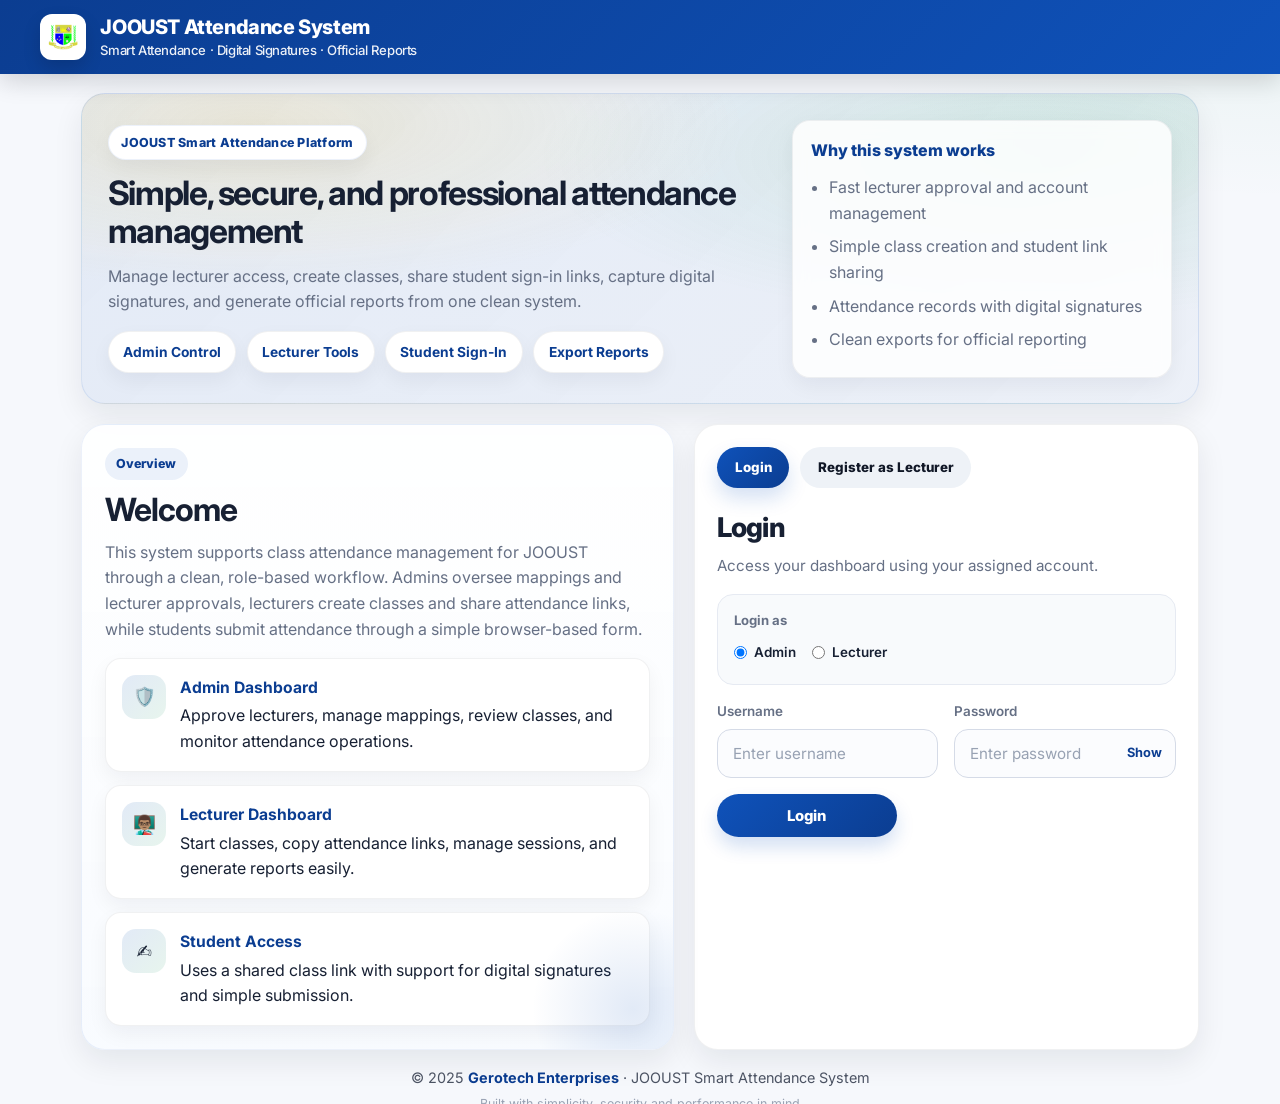
==== admin.html @ db305410 "Update admin.html" ====
<!DOCTYPE html>
<html lang="en">
<head>
  <meta charset="UTF-8" />
  <meta name="viewport" content="width=device-width, initial-scale=1.0" />
  <title>JOOUST Admin Dashboard</title>
  <link rel="stylesheet" href="./css/styles.css" />
</head>
<body>
  <section id="adminDashboard" class="admin-shell">
    <aside class="admin-sidebar">
      <div class="admin-brand">
        <img src="./assets/logo.jpg" alt="JOOUST Logo" class="admin-brand-image" />
        <div>
          <div class="admin-brand-title">JOOUST</div>
          <div class="admin-brand-subtitle">Attendance System</div>
        </div>
      </div>

      <nav class="admin-menu">
        <div class="admin-menu-group">MAIN</div>

        <button class="admin-menu-item active" data-admin-view="dashboardHome">
          <span>🏠</span><span>Dashboard</span>
        </button>

        <button class="admin-menu-item" data-admin-view="classesTab">
          <span>📚</span><span>Classes</span>
        </button>

        <button class="admin-menu-item" data-admin-view="lecturersTab">
          <span>👨🏽‍🏫</span><span>Lecturers</span>
        </button>

        <div class="admin-menu-group">MANAGE</div>

        <button class="admin-menu-item" data-admin-view="reportsTab">
          <span>📊</span><span>Reports</span>
        </button>

        <button class="admin-menu-item" data-admin-view="fraudTab">
          <span>🚨</span><span>Fraud Review</span>
        </button>

        <button class="admin-menu-item" data-admin-view="exportsTab">
          <span>⬇️</span><span>Raw Exports</span>
        </button>

        <div class="admin-menu-group">SETTINGS</div>

        <button class="admin-menu-item" id="adminProfileBtn">
          <span>🔐</span><span>Change Password</span>
        </button>

        <button class="admin-menu-item" id="adminLogoutBtn">
          <span>🚪</span><span>Logout</span>
        </button>
      </nav>
    </aside>

    <div class="admin-main">
      <header class="admin-topbar">
        <div class="admin-topbar-left">
          <button class="admin-menu-toggle" id="adminMenuToggle">☰</button>
          <div class="admin-search-wrap">
            <input type="text" id="adminSearchBox" class="admin-search" placeholder="Search by course title, code, programme, lecturer..." />
          </div>
        </div>

        <div class="admin-topbar-right">
          <div class="admin-user-box">
            <img src="./assets/logo.jpg" alt="JOOUST" class="admin-top-logo-small" />
            <span id="adminTopName">Admin</span>
          </div>
        </div>
      </header>

      <div class="admin-content">
        <!-- DASHBOARD -->
        <section id="dashboardHome" class="admin-view">
          <div class="admin-panel">
            <h2>JOOUST Admin Dashboard</h2>
            <p class="page-intro">Monitor lecturers, classes, attendance, and possible fraud indicators in real time.</p>

            <div class="admin-stat-grid">
              <div class="admin-stat-card green">
                <div class="admin-stat-number" id="kpiClasses">0</div>
                <div class="admin-stat-label">Classes</div>
                <div class="admin-stat-footer">Live overview</div>
              </div>

              <div class="admin-stat-card red">
                <div class="admin-stat-number" id="kpiAttendance">0</div>
                <div class="admin-stat-label">Attendance Records</div>
                <div class="admin-stat-footer">Live overview</div>
              </div>
            </div>
          </div>

          <div class="admin-grid-2">
            <div class="admin-panel">
              <h3>Recent Classes</h3>
              <div id="recentClassesBox" class="admin-table-wrap"></div>
            </div>

            <div class="admin-panel">
              <h3>Latest Attendance</h3>
              <div id="latestAttendanceBox" class="admin-table-wrap"></div>
            </div>
          </div>
        </section>

        <!-- LECTURERS -->
        <section id="lecturersTab" class="admin-view hidden admin-panel">
          <h3>Lecturer Accounts</h3>
          <p class="page-intro">Approve new registrations and manage lecturer accounts.</p>
          <div id="lecturersTableWrapper" class="muted" style="margin-top:1rem;"></div>
        </section>

        <!-- CLASSES -->
        <section id="classesTab" class="admin-view hidden admin-panel">
          <div style="display:flex;justify-content:space-between;gap:1rem;flex-wrap:wrap;align-items:flex-end;">
            <div>
              <h3 style="margin:.1rem 0;">All Classes</h3>
              <div class="small">Monitor all sessions, geofence settings, and attendance counts.</div>
            </div>
            <div style="min-width:280px;">
              <label for="adminClassFilter">Quick Filter</label>
              <input id="adminClassFilter" type="text" placeholder="Type course, code, lecturer, programme..." />
            </div>
          </div>

          <div id="adminClassesTableWrapper" class="muted" style="margin-top:1rem;"></div>
        </section>

        <!-- REPORTS -->
        <section id="reportsTab" class="admin-view hidden admin-panel">
          <h3>Reports</h3>
          <p class="page-intro">Filter by academic and class details and export polished reports.</p>

          <div class="row">
            <div>
              <label for="repFacultySchool">Faculty / School</label>
              <input id="repFacultySchool" type="text" placeholder="e.g. School of Informatics" />
            </div>
            <div>
              <label for="repProgramme">Programme</label>
              <input id="repProgramme" type="text" placeholder="e.g. Diploma in Linux Engineering" />
            </div>
            <div>
              <label for="repAcademicYear">Academic Year</label>
              <input id="repAcademicYear" type="text" placeholder="e.g. 2025/2026" />
            </div>
          </div>

          <div class="row">
            <div>
              <label for="repYearOfStudy">Year of Study</label>
              <input id="repYearOfStudy" type="text" placeholder="e.g. Year 1" />
            </div>
            <div>
              <label for="repSemester">Semester</label>
              <input id="repSemester" type="text" placeholder="e.g. Semester 1" />
            </div>
            <div>
              <label for="repCourseTitle">Course Title</label>
              <input id="repCourseTitle" type="text" placeholder="e.g. Communication Skills" />
            </div>
          </div>

          <div class="row">
            <div>
              <label for="repCourseCode">Course Code</label>
              <input id="repCourseCode" type="text" placeholder="e.g. BIT 1203" />
            </div>
            <div>
              <label for="repLecturerName">Lecturer Name</label>
              <input id="repLecturerName" type="text" placeholder="e.g. Dr. Jane Doe" />
            </div>
            <div>
              <label for="repClassMode">Class Mode</label>
              <select id="repClassMode">
                <option value="">All</option>
                <option value="physical">Physical</option>
                <option value="online">Online</option>
              </select>
            </div>
          </div>

          <div class="row">
            <div>
              <label for="repStatus">Status</label>
              <select id="repStatus">
                <option value="">All</option>
                <option value="open">Open</option>
                <option value="closed">Closed</option>
              </select>
            </div>
          </div>

          <div class="btn-group">
            <button class="btn btn-primary" id="generateReportBtn">
              <span id="generateReportText">Generate Report</span>
            </button>
          </div>

          <div id="reportArea" class="hidden" style="margin-top:1rem;">
            <div class="btn-group">
              <button class="btn btn-primary" id="exportPdfBtn">Download PDF</button>
              <button class="btn btn-secondary" id="exportWordBtn">Download Word</button>
              <button class="btn btn-secondary" id="exportExcelBtn">Download Excel</button>
            </div>

            <div id="reportMeta" class="muted" style="margin-top:.6rem;"></div>
            <table id="reportTable"></table>
          </div>
        </section>

        <!-- FRAUD REVIEW -->
        <section id="fraudTab" class="admin-view hidden admin-panel">
          <h3>Fraud Review</h3>
          <p class="page-intro">Review suspicious attendance submissions such as repeated devices and duplicate admission numbers.</p>

          <div class="btn-group">
            <button class="btn btn-primary" id="refreshFraudBtn">Refresh Fraud Review</button>
          </div>

          <div id="fraudReviewWrapper" style="margin-top:1rem;"></div>
        </section>

        <!-- RAW EXPORTS -->
        <section id="exportsTab" class="admin-view hidden admin-panel">
          <h3>Raw Attendance Export</h3>
          <p class="page-intro">Export attendance with names, admission numbers, timestamps, signatures, and device fingerprint.</p>

          <div class="row">
            <div>
              <label for="rawClassPick">Pick Class</label>
              <select id="rawClassPick"></select>
            </div>
            <div>
              <label>Export Format</label>
              <div class="btn-group" style="margin-top:.2rem;">
                <button class="btn btn-primary" id="rawExportCsvBtn">Download CSV</button>
                <button class="btn btn-secondary" id="rawExportExcelBtn">Download Excel</button>
              </div>
            </div>
          </div>

          <div id="rawExportMsg" class="alert hidden"></div>
        </section>

        <div class="footer">
          © 2025 <b>Gerotech Enterprises</b> · JOOUST Smart Attendance System
          <span class="footer-sub">Built with simplicity, security and performance in mind</span>
        </div>
      </div>
    </div>
  </section>

  <!-- CHANGE PASSWORD MODAL -->
  <div id="pwdModal" class="hidden" style="position:fixed;inset:0;z-index:9999;background:rgba(15,23,42,.62);display:flex;align-items:center;justify-content:center;padding:1rem;">
    <div class="card" style="width:min(520px,96%);box-shadow:var(--shadow-soft);">
      <h3 style="margin:.1rem 0 .6rem;">Change Password</h3>

      <div class="row">
        <div class="input-wrap">
          <label for="pwdOld">Current Password</label>
          <input id="pwdOld" type="password" />
          <span class="password-toggle" id="toggleOldPwd">Show</span>
        </div>
      </div>

      <div class="row">
        <div class="input-wrap">
          <label for="pwdNew">New Password</label>
          <input id="pwdNew" type="password" />
          <span class="password-toggle" id="toggleNewPwd">Show</span>
        </div>
        <div class="input-wrap">
          <label for="pwdNew2">Confirm New Password</label>
          <input id="pwdNew2" type="password" />
          <span class="password-toggle" id="toggleNewPwd2">Show</span>
        </div>
      </div>

      <div class="btn-group">
        <button class="btn btn-primary" id="pwdSaveBtn"><span id="pwdSaveText">Save</span></button>
        <button class="btn btn-secondary" id="pwdCloseBtn">Close</button>
      </div>

      <div id="pwdMsg" class="alert hidden" style="margin-top:.8rem;"></div>
    </div>
  </div>

  <script src="./js/app.js"></script>
  <script>
    let currentUser = null;
    let adminLiveRefresh = null;

    function setupPasswordToggle(toggleId, inputId){
      const toggle = document.getElementById(toggleId);
      const input = document.getElementById(inputId);

      toggle.addEventListener("click", ()=>{
        if(input.type === "password"){
          input.type = "text";
          toggle.textContent = "Hide";
        } else {
          input.type = "password";
          toggle.textContent = "Show";
        }
      });
    }

    function showEmptyState(el, title, message){
      el.innerHTML = `
        <div class="empty-state">
          <h3>${title}</h3>
          <p>${message}</p>
        </div>
      `;
    }

    function showAdminView(viewId){
      document.querySelectorAll(".admin-view").forEach(v=>{
        v.classList.toggle("hidden", v.id !== viewId);
      });

      document.querySelectorAll(".admin-menu-item[data-admin-view]").forEach(btn=>{
        btn.classList.toggle("active", btn.getAttribute("data-admin-view") === viewId);
      });
    }

    function setupAdminMenu(){
      document.querySelectorAll(".admin-menu-item[data-admin-view]").forEach(btn=>{
        btn.addEventListener("click", ()=>{
          showAdminView(btn.getAttribute("data-admin-view"));
        });
      });

      document.getElementById("adminMenuToggle").addEventListener("click", ()=>{
        document.getElementById("adminDashboard").classList.toggle("sidebar-open");
      });

      document.getElementById("adminProfileBtn").addEventListener("click", ()=>{
        clearAlert(document.getElementById("pwdMsg"));
        document.getElementById("pwdOld").value = "";
        document.getElementById("pwdNew").value = "";
        document.getElementById("pwdNew2").value = "";
        document.getElementById("pwdModal").classList.remove("hidden");
      });

      document.getElementById("adminLogoutBtn").addEventListener("click", ()=>{
        localStorage.removeItem("currentUser");
        window.location.href = "index.html";
      });
    }

    function fraudSummaryForClass(classId, attendance){
      const classAttendance = attendance.filter(a=>a.classId === classId);
      const deviceCounts = {};
      const admissionCounts = {};

      classAttendance.forEach(a=>{
        if(a.deviceFingerprint){
          deviceCounts[a.deviceFingerprint] = (deviceCounts[a.deviceFingerprint] || 0) + 1;
        }
        const adm = String(a.admission || "").trim().toLowerCase();
        if(adm){
          admissionCounts[adm] = (admissionCounts[adm] || 0) + 1;
        }
      });

      const repeatedDevices = Object.values(deviceCounts).filter(n=>n > 1).length;
      const repeatedAdmissions = Object.values(admissionCounts).filter(n=>n > 1).length;

      return {
        repeatedDevices,
        repeatedAdmissions
      };
    }

    function getFraudCases(){
      const data = loadData();
      const fraudCases = [];

      const byClass = {};
      data.attendance.forEach(record=>{
        if(!byClass[record.classId]) byClass[record.classId] = [];
        byClass[record.classId].push(record);
      });

      Object.keys(byClass).forEach(classId=>{
        const records = byClass[classId];
        const cls = data.classes.find(c=>c.id === classId);

        const deviceMap = {};
        const admissionMap = {};

        records.forEach(r=>{
          const device = r.deviceFingerprint || "";
          const admission = String(r.admission || "").trim().toLowerCase();

          if(device){
            if(!deviceMap[device]) deviceMap[device] = [];
            deviceMap[device].push(r);
          }

          if(admission){
            if(!admissionMap[admission]) admissionMap[admission] = [];
            admissionMap[admission].push(r);
          }
        });

        Object.keys(deviceMap).forEach(device=>{
          if(deviceMap[device].length > 1){
            deviceMap[device].forEach(r=>{
              fraudCases.push({
                classId,
                classLabel: cls ? `${cls.courseTitle || ""} (${cls.courseCode || ""})` : classId,
                studentName: `${r.surname || ""} ${r.first || ""}`.trim(),
                admission: r.admission || "",
                deviceFingerprint: r.deviceFingerprint || "",
                issue: "Repeated device",
                createdAt: r.createdAt || ""
              });
            });
          }
        });

        Object.keys(admissionMap).forEach(admission=>{
          if(admissionMap[admission].length > 1){
            admissionMap[admission].forEach(r=>{
              fraudCases.push({
                classId,
                classLabel: cls ? `${cls.courseTitle || ""} (${cls.courseCode || ""})` : classId,
                studentName: `${r.surname || ""} ${r.first || ""}`.trim(),
                admission: r.admission || "",
                deviceFingerprint: r.deviceFingerprint || "",
                issue: "Repeated admission",
                createdAt: r.createdAt || ""
              });
            });
          }
        });
      });

      return fraudCases;
    }

    function renderFraudReview(){
      const wrapper = document.getElementById("fraudReviewWrapper");
      const fraudCases = getFraudCases();

      if(!fraudCases.length){
        wrapper.innerHTML = `
          <div class="empty-state">
            <h3>No fraud flags found</h3>
            <p>No repeated device or duplicate admission issues detected at the moment.</p>
          </div>
        `;
        return;
      }

      wrapper.innerHTML = `
        <table>
          <thead>
            <tr>
              <th>Class</th>
              <th>Student</th>
              <th>Admission</th>
              <th>Device Fingerprint</th>
              <th>Issue</th>
              <th>Time</th>
            </tr>
          </thead>
          <tbody>
            ${fraudCases.map(item=>`
              <tr>
                <td>${item.classLabel}</td>
                <td>${item.studentName}</td>
                <td>${item.admission}</td>
                <td><span class="small">${item.deviceFingerprint}</span></td>
                <td><span class="chip red">${item.issue}</span></td>
                <td>${formatDateTime(item.createdAt)}</td>
              </tr>
            `).join("")}
          </tbody>
        </table>
      `;
    }

    function renderDashboardHome(){
      const data = loadData();

      document.getElementById("kpiClasses").textContent = data.classes.length;
      document.getElementById("kpiAttendance").textContent = data.attendance.length;

      const recentClasses = data.classes
        .slice()
        .sort((a,b)=>(b.dateTime || "").localeCompare(a.dateTime || ""))
        .slice(0,5);

      const latestAttendance = data.attendance
        .slice()
        .sort((a,b)=>(b.createdAt || "").localeCompare(a.createdAt || ""))
        .slice(0,5);

      const recentBox = document.getElementById("recentClassesBox");
      const latestBox = document.getElementById("latestAttendanceBox");

      if(!recentClasses.length){
        showEmptyState(recentBox, "No classes yet", "Classes created by lecturers will appear here.");
      } else {
        recentBox.innerHTML = `
          <table>
            <thead>
              <tr>
                <th>Course</th>
                <th>Code</th>
                <th>Lecturer</th>
                <th>Date</th>
              </tr>
            </thead>
            <tbody>
              ${recentClasses.map(c=>`
                <tr>
                  <td>${c.courseTitle || ""}</td>
                  <td>${c.courseCode || ""}</td>
                  <td>${c.lecturerName || ""}</td>
                  <td>${formatDateTime(c.dateTime)}</td>
                </tr>
              `).join("")}
            </tbody>
          </table>
        `;
      }

      if(!latestAttendance.length){
        showEmptyState(latestBox, "No attendance yet", "Submitted student attendance will appear here.");
      } else {
        latestBox.innerHTML = `
          <table>
            <thead>
              <tr>
                <th>Name</th>
                <th>Admission</th>
                <th>Time</th>
              </tr>
            </thead>
            <tbody>
              ${latestAttendance.map(a=>`
                <tr>
                  <td>${a.surname} ${a.first}</td>
                  <td>${a.admission}</td>
                  <td>${formatDateTime(a.createdAt)}</td>
                </tr>
              `).join("")}
            </tbody>
          </table>
        `;
      }
    }

    function renderAdminLecturers(){
      const wrapper = document.getElementById("lecturersTableWrapper");
      const data = loadData();

      if(!data.lecturers.length){
        showEmptyState(wrapper, "No lecturers registered", "New lecturer registrations will appear here for approval.");
        return;
      }

      wrapper.innerHTML = `
        <table>
          <thead>
            <tr>
              <th>Lecturer</th>
              <th>PF/ID</th>
              <th>Username</th>
              <th>Status</th>
              <th>Actions</th>
            </tr>
          </thead>
          <tbody>
            ${data.lecturers.map(lec=>`
              <tr>
                <td><b>${lec.salutation} ${lec.fullName}</b></td>
                <td>${lec.pf}</td>
                <td>${lec.username}</td>
                <td>${lec.approved ? `<span class="chip green">Approved</span>` : `<span class="chip red">Pending</span>`}</td>
                <td>
                  <div class="table-actions">
                    <button class="btn ${lec.approved ? "btn-secondary" : "btn-success"}" onclick="toggleLecturer('${lec.id}')">
                      ${lec.approved ? "Revoke" : "Approve"}
                    </button>
                    <button class="btn btn-danger" onclick="resetLecturerPwd('${lec.id}')">Reset Password</button>
                  </div>
                </td>
              </tr>
            `).join("")}
          </tbody>
        </table>
      `;
    }

    function toggleLecturer(id){
      const data = loadData();
      const lecturer = data.lecturers.find(l=>l.id===id);
      if(!lecturer) return;

      lecturer.approved = !lecturer.approved;
      saveData(data);
      renderAdminLecturers();
    }

    function resetLecturerPwd(id){
      const data = loadData();
      const lecturer = data.lecturers.find(l=>l.id===id);
      if(!lecturer) return;

      const newPwd = prompt("Enter new password for lecturer:", "1234");
      if(!newPwd) return;

      lecturer.password = newPwd;
      saveData(data);
      alert("Lecturer password reset successfully.");
    }

    function classMatchesSearch(cls, q){
      const s = q.toLowerCase();
      return (
        (cls.courseTitle || "").toLowerCase().includes(s) ||
        (cls.courseCode || "").toLowerCase().includes(s) ||
        (cls.lecturerName || "").toLowerCase().includes(s) ||
        (cls.programme || "").toLowerCase().includes(s) ||
        (cls.facultySchool || "").toLowerCase().includes(s) ||
        (cls.academicYear || "").toLowerCase().includes(s) ||
        (cls.yearOfStudy || "").toLowerCase().includes(s) ||
        (cls.semester || "").toLowerCase().includes(s) ||
        (cls.classMode || "").toLowerCase().includes(s)
      );
    }

    function renderAdminClasses(){
      const wrap = document.getElementById("adminClassesTableWrapper");
      const data = loadData();
      const q = document.getElementById("adminClassFilter").value.trim();

      if(!data.classes.length){
        showEmptyState(wrap, "No classes available", "Classes created by lecturers will appear here for monitoring.");
        return;
      }

      const filtered = q ? data.classes.filter(cls=>classMatchesSearch(cls, q)) : data.classes;

      wrap.innerHTML = `
        <table>
          <thead>
            <tr>
              <th>Course Details</th>
              <th>Programme Info</th>
              <th>Mode / Geofence</th>
              <th>Venue / Date</th>
              <th>Status</th>
              <th>Attendance</th>
              <th>Fraud Flags</th>
            </tr>
          </thead>
          <tbody>
            ${filtered.map(cls=>{
              const count = data.attendance.filter(a=>a.classId === cls.id).length;
              const fraud = fraudSummaryForClass(cls.id, data.attendance);

              return `
                <tr>
                  <td>
                    <b>${cls.courseTitle || ""}</b><br>
                    <span class="small">${cls.courseCode || ""}</span><br>
                    <span class="small">${cls.lecturerName || ""}</span>
                  </td>
                  <td>
                    <span class="small"><b>Faculty/School:</b> ${cls.facultySchool || ""}</span><br>
                    <span class="small"><b>Programme:</b> ${cls.programme || ""}</span><br>
                    <span class="small"><b>Academic Year:</b> ${cls.academicYear || ""}</span><br>
                    <span class="small"><b>Year of Study:</b> ${cls.yearOfStudy || ""}</span><br>
                    <span class="small"><b>Semester:</b> ${cls.semester || ""}</span>
                  </td>
                  <td>
                    <span class="small"><b>Mode:</b> ${cls.classMode || "physical"}</span><br>
                    ${(cls.classMode || "physical") === "physical"
                      ? `<span class="small"><b>Geofence:</b> ${cls.geofenceRadius || 50}m</span><br>
                         <span class="small"><b>Lat:</b> ${cls.latitude ?? "-"}</span><br>
                         <span class="small"><b>Lng:</b> ${cls.longitude ?? "-"}</span>`
                      : `<span class="small">No geofence</span>`}
                  </td>
                  <td>
                    ${cls.venue || ""}<br>
                    <span class="small">${formatDateTime(cls.dateTime)}</span>
                  </td>
                  <td>
                    ${cls.status === "open"
                      ? `<span class="badge open">Open</span>`
                      : `<span class="badge closed">Closed</span>`}
                  </td>
                  <td><b>${count}</b></td>
                  <td>
                    ${fraud.repeatedDevices > 0
                      ? `<span class="chip red">Repeated device</span><br>`
                      : `<span class="chip green">Device OK</span><br>`}
                    ${fraud.repeatedAdmissions > 0
                      ? `<span class="chip red">Repeated admission</span>`
                      : `<span class="chip green">Admission OK</span>`}
                  </td>
                </tr>
              `;
            }).join("")}
          </tbody>
        </table>
      `;
    }

    function refreshClassPickers(){
      const pick = document.getElementById("rawClassPick");
      const data = loadData();

      const all = data.classes
        .slice()
        .sort((a,b)=>(b.dateTime || "").localeCompare(a.dateTime || ""));

      pick.innerHTML =
        `<option value="">Select Class</option>` +
        all.map(c=>`
          <option value="${c.id}">
            ${c.courseTitle || ""} - ${c.courseCode || ""} - ${formatDateTime(c.dateTime)}
          </option>
        `).join("");
    }

    function getFilteredReportClasses(){
      const data = loadData();

      const facultySchool = document.getElementById("repFacultySchool").value.trim().toLowerCase();
      const programme = document.getElementById("repProgramme").value.trim().toLowerCase();
      const academicYear = document.getElementById("repAcademicYear").value.trim().toLowerCase();
      const yearOfStudy = document.getElementById("repYearOfStudy").value.trim().toLowerCase();
      const semester = document.getElementById("repSemester").value.trim().toLowerCase();
      const courseTitle = document.getElementById("repCourseTitle").value.trim().toLowerCase();
      const courseCode = document.getElementById("repCourseCode").value.trim().toLowerCase();
      const lecturerName = document.getElementById("repLecturerName").value.trim().toLowerCase();
      const classMode = document.getElementById("repClassMode").value;
      const status = document.getElementById("repStatus").value;

      return data.classes.filter(cls=>{
        return (!facultySchool || (cls.facultySchool || "").toLowerCase().includes(facultySchool)) &&
               (!programme || (cls.programme || "").toLowerCase().includes(programme)) &&
               (!academicYear || (cls.academicYear || "").toLowerCase().includes(academicYear)) &&
               (!yearOfStudy || (cls.yearOfStudy || "").toLowerCase().includes(yearOfStudy)) &&
               (!semester || (cls.semester || "").toLowerCase().includes(semester)) &&
               (!courseTitle || (cls.courseTitle || "").toLowerCase().includes(courseTitle)) &&
               (!courseCode || (cls.courseCode || "").toLowerCase().includes(courseCode)) &&
               (!lecturerName || (cls.lecturerName || "").toLowerCase().includes(lecturerName)) &&
               (!classMode || cls.classMode === classMode) &&
               (!status || cls.status === status);
      });
    }

    function renderReportTable(items){
      const table = document.getElementById("reportTable");
      const meta = document.getElementById("reportMeta");
      const reportArea = document.getElementById("reportArea");
      const data = loadData();

      reportArea.classList.remove("hidden");
      meta.textContent = `Total matching classes: ${items.length}`;

      table.innerHTML = `
        <thead>
          <tr>
            <th>Course Title</th>
            <th>Course Code</th>
            <th>Faculty / School</th>
            <th>Programme</th>
            <th>Academic Year</th>
            <th>Year of Study</th>
            <th>Semester</th>
            <th>Lecturer</th>
            <th>Mode</th>
            <th>Geofence</th>
            <th>Venue</th>
            <th>Date</th>
            <th>Status</th>
            <th>Attendance</th>
          </tr>
        </thead>
        <tbody>
          ${items.map(cls=>`
            <tr>
              <td>${cls.courseTitle || ""}</td>
              <td>${cls.courseCode || ""}</td>
              <td>${cls.facultySchool || ""}</td>
              <td>${cls.programme || ""}</td>
              <td>${cls.academicYear || ""}</td>
              <td>${cls.yearOfStudy || ""}</td>
              <td>${cls.semester || ""}</td>
              <td>${cls.lecturerName || ""}</td>
              <td>${cls.classMode || "physical"}</td>
              <td>${(cls.classMode || "physical") === "physical" ? ((cls.geofenceRadius || 50) + "m") : "N/A"}</td>
              <td>${cls.venue || ""}</td>
              <td>${formatDateTime(cls.dateTime)}</td>
              <td>${cls.status || ""}</td>
              <td>${data.attendance.filter(a=>a.classId === cls.id).length}</td>
            </tr>
          `).join("")}
        </tbody>
      `;
    }

    function startAdminLiveRefresh(){
      if(adminLiveRefresh) clearInterval(adminLiveRefresh);

      adminLiveRefresh = setInterval(()=>{
        renderDashboardHome();
        renderAdminLecturers();
        renderAdminClasses();
        refreshClassPickers();
        renderFraudReview();
      }, 4000);
    }

    setupPasswordToggle("toggleOldPwd","pwdOld");
    setupPasswordToggle("toggleNewPwd","pwdNew");
    setupPasswordToggle("toggleNewPwd2","pwdNew2");

    document.getElementById("pwdCloseBtn").addEventListener("click", ()=>{
      document.getElementById("pwdModal").classList.add("hidden");
    });

    document.getElementById("pwdSaveBtn").addEventListener("click", ()=>{
      const oldP = document.getElementById("pwdOld").value;
      const newP = document.getElementById("pwdNew").value;
      const newP2 = document.getElementById("pwdNew2").value;
      const msgEl = document.getElementById("pwdMsg");
      const btn = document.getElementById("pwdSaveBtn");
      const btnText = document.getElementById("pwdSaveText");

      if(!currentUser || !oldP || !newP || !newP2){
        setAlert(msgEl,"Fill all fields.","danger");
        return;
      }
      if(newP.length < 4){
        setAlert(msgEl,"New password too short (min 4).","danger");
        return;
      }
      if(newP !== newP2){
        setAlert(msgEl,"New passwords do not match.","danger");
        return;
      }

      btn.disabled = true;
      btnText.textContent = "Saving...";

      setTimeout(()=>{
        const data = loadData();
        const admin = data.admins.find(a=>a.username === currentUser.username);

        if(!admin || admin.password !== oldP){
          setAlert(msgEl,"Current password is wrong.","danger");
          btn.disabled = false;
          btnText.textContent = "Save";
          return;
        }

        admin.password = newP;
        saveData(data);
        setAlert(msgEl,"Password updated successfully.","success");
        btn.disabled = false;
        btnText.textContent = "Save";
      }, 700);
    });

    document.getElementById("adminClassFilter").addEventListener("input", renderAdminClasses);

    document.getElementById("generateReportBtn").addEventListener("click", ()=>{
      const btn = document.getElementById("generateReportBtn");
      const btnText = document.getElementById("generateReportText");

      btn.disabled = true;
      btnText.textContent = "Generating...";

      setTimeout(()=>{
        renderReportTable(getFilteredReportClasses());
        btn.disabled = false;
        btnText.textContent = "Generate Report";
      }, 600);
    });

    document.getElementById("refreshFraudBtn").addEventListener("click", ()=>{
      renderFraudReview();
    });

    document.getElementById("rawExportCsvBtn").addEventListener("click", ()=>{
      const classId = document.getElementById("rawClassPick").value;
      const msgEl = document.getElementById("rawExportMsg");

      if(!classId){
        setAlert(msgEl,"Please pick a class first.","danger");
        return;
      }

      const data = loadData();
      const rows = data.attendance
        .filter(a=>a.classId===classId)
        .map(a=>[
          a.surname,
          a.middle || "",
          a.first,
          a.admission,
          a.deviceFingerprint || "",
          a.createdAt,
          a.signature || ""
        ]);

      if(!rows.length){
        setAlert(msgEl,"No attendance records found for this class.","danger");
        return;
      }

      const header = ["Surname","Middle Name","First Name","Admission","DeviceFingerprint","Timestamp","Signature"];
      const csv = [header, ...rows]
        .map(r=>r.map(v=>`"${String(v).replace(/"/g,'""')}"`).join(","))
        .join("\n");

      downloadBlob(csv, `attendance_${classId}.csv`, "text/csv;charset=utf-8;");
      setAlert(msgEl,"CSV export ready.","success");
    });

    document.getElementById("rawExportExcelBtn").addEventListener("click", ()=>{
      const classId = document.getElementById("rawClassPick").value;
      const msgEl = document.getElementById("rawExportMsg");

      if(!classId){
        setAlert(msgEl,"Please pick a class first.","danger");
        return;
      }

      const data = loadData();
      const rows = data.attendance
        .filter(a=>a.classId===classId)
        .map(a=>({
          Surname: a.surname,
          MiddleName: a.middle || "",
          FirstName: a.first,
          Admission: a.admission,
          DeviceFingerprint: a.deviceFingerprint || "",
          Timestamp: a.createdAt,
          Signature: a.signature || ""
        }));

      if(!rows.length){
        setAlert(msgEl,"No attendance records found for this class.","danger");
        return;
      }

      exportJsonToExcel(rows, `attendance_${classId}.xlsx`, "Attendance");
      setAlert(msgEl,"Excel export ready.","success");
    });

    document.getElementById("exportExcelBtn").addEventListener("click", ()=>{
      const items = getFilteredReportClasses();
      const data = loadData();

      const rows = items.map(cls=>({
        CourseTitle: cls.courseTitle || "",
        CourseCode: cls.courseCode || "",
        FacultySchool: cls.facultySchool || "",
        Programme: cls.programme || "",
        AcademicYear: cls.academicYear || "",
        YearOfStudy: cls.yearOfStudy || "",
        Semester: cls.semester || "",
        Lecturer: cls.lecturerName || "",
        Mode: cls.classMode || "physical",
        Geofence: (cls.classMode || "physical") === "physical" ? ((cls.geofenceRadius || 50) + "m") : "N/A",
        Venue: cls.venue || "",
        Date: formatDateTime(cls.dateTime),
        Status: cls.status || "",
        Attendance: data.attendance.filter(a=>a.classId===cls.id).length
      }));

      exportJsonToExcel(rows, "admin_report.xlsx", "Report");
    });

    document.getElementById("exportWordBtn").addEventListener("click", ()=>{
      exportHtmlToWord("Admin Attendance Report", document.getElementById("reportTable").outerHTML, "admin_report.doc");
    });

    document.getElementById("exportPdfBtn").addEventListener("click", ()=>{
      exportTableToPdf("Admin Attendance Report", "reportTable", "admin_report.pdf");
    });

    console.log("Stored currentUser =", localStorage.getItem("currentUser"));

    window.addEventListener("load", ()=>{
      let savedUser = null;

      try{
        savedUser = JSON.parse(localStorage.getItem("currentUser"));
      } catch(e){
        savedUser = null;
      }

      if(!savedUser){
        window.location.href = "index.html";
        return;
      }

      if(savedUser.role !== "admin"){
        window.location.href = "index.html";
        return;
      }

      currentUser = savedUser;
      document.getElementById("adminTopName").textContent = currentUser.username || "Admin";

      setupAdminMenu();
      renderDashboardHome();
      renderAdminLecturers();
      renderAdminClasses();
      refreshClassPickers();
      renderFraudReview();
      showAdminView("dashboardHome");
      startAdminLiveRefresh();
    });
  </script>
</body>
</html>
---- css/styles.css ----
:root{
  --jooust-blue:#0f52ba;
  --jooust-blue-dark:#0b3d91;
  --jooust-green:#179c52;
  --jooust-gold:#f2c94c;
  --bg:#f4f7fb;
  --card:#ffffff;
  --text:#172033;
  --muted:#667085;
  --danger:#e11d48;
  --line:#e6eaf2;
  --shadow:0 12px 30px rgba(15,23,42,.08);
  --shadow-soft:0 8px 20px rgba(15,23,42,.05);
  --radius:20px;
}

*{
  box-sizing:border-box;
  margin:0;
  padding:0;
  font-family:"Inter",system-ui,-apple-system,BlinkMacSystemFont,"Segoe UI",sans-serif;
}

html{
  scroll-behavior:smooth;
}

body{
  background:
    radial-gradient(1000px 400px at 10% -10%, rgba(15,82,186,.08), transparent 55%),
    radial-gradient(900px 400px at 100% 0%, rgba(23,156,82,.06), transparent 50%),
    #f6f8fc;
  color:var(--text);
  line-height:1.6;
}

img{
  max-width:100%;
  display:block;
}

a{
  text-decoration:none;
  color:inherit;
}

.hidden{
  display:none !important;
}

/* HEADER */
#mainHeader{
  background:linear-gradient(135deg,var(--jooust-blue-dark),var(--jooust-blue));
  color:#fff;
  padding:14px 22px;
  box-shadow:0 8px 24px rgba(0,0,0,.14);
  position:sticky;
  top:0;
  z-index:50;
}

.header-inner{
  max-width:1200px;
  margin:0 auto;
  display:flex;
  align-items:center;
  justify-content:space-between;
  gap:1rem;
  flex-wrap:wrap;
}

.brand{
  display:flex;
  align-items:center;
  gap:.9rem;
}

.brand img{
  width:46px;
  height:46px;
  object-fit:contain;
  background:#fff;
  border-radius:12px;
  padding:5px;
  box-shadow:0 8px 18px rgba(0,0,0,.14);
}

.brand h1{
  font-size:1.25rem;
  font-weight:800;
  line-height:1.15;
  letter-spacing:-.02em;
}

.brand h1 span{
  display:block;
  margin-top:4px;
  font-size:.82rem;
  font-weight:500;
  opacity:.92;
}

.top-actions{
  display:flex;
  align-items:center;
  gap:.6rem;
  flex-wrap:wrap;
}

.user-pill{
  display:flex;
  align-items:center;
  gap:.45rem;
  padding:.48rem .85rem;
  border-radius:999px;
  background:rgba(255,255,255,.14);
  border:1px solid rgba(255,255,255,.2);
  color:#fff;
  font-size:.88rem;
}

/* MAIN */
main{
  max-width:1200px;
  margin:1.4rem auto 2rem;
  padding:0 1rem;
}

/* HERO */
.hero{
  background:
    radial-gradient(900px 300px at 15% 10%, rgba(242,201,76,.18), transparent 55%),
    radial-gradient(900px 300px at 85% 20%, rgba(23,156,82,.12), transparent 55%),
    linear-gradient(135deg, rgba(15,82,186,.08), rgba(11,61,145,.04));
  border:1px solid rgba(15,82,186,.10);
  border-radius:24px;
  box-shadow:var(--shadow);
  margin-bottom:1.2rem;
}

.hero-premium{
  padding:1.6rem;
}

.hero-premium-grid{
  display:grid;
  grid-template-columns:1.4fr .8fr;
  gap:1.25rem;
  align-items:center;
}

.eyebrow{
  display:inline-flex;
  align-items:center;
  gap:.4rem;
  padding:.42rem .8rem;
  border-radius:999px;
  background:#fff;
  border:1px solid rgba(15,82,186,.08);
  box-shadow:var(--shadow-soft);
  color:var(--jooust-blue-dark);
  font-size:.78rem;
  font-weight:800;
  letter-spacing:.02em;
  margin-bottom:.85rem;
}

.hero h2{
  font-size:2.1rem;
  line-height:1.15;
  letter-spacing:-.04em;
  margin-bottom:.8rem;
  max-width:780px;
}

.hero p{
  color:var(--muted);
  font-size:1rem;
  max-width:760px;
}

.hero-badges{
  display:flex;
  flex-wrap:wrap;
  gap:.65rem;
  margin-top:1rem;
}

.hero-badge{
  display:inline-flex;
  align-items:center;
  padding:.55rem .9rem;
  border-radius:999px;
  background:#fff;
  border:1px solid rgba(15,23,42,.06);
  box-shadow:var(--shadow-soft);
  color:var(--jooust-blue-dark);
  font-size:.86rem;
  font-weight:700;
}

.hero-mini-card{
  background:#ffffffd9;
  backdrop-filter:blur(8px);
  border-radius:18px;
  padding:1.1rem 1.1rem 1rem;
  border:1px solid rgba(15,23,42,.06);
  box-shadow:var(--shadow-soft);
}

.hero-mini-title{
  font-size:1rem;
  font-weight:800;
  color:var(--jooust-blue-dark);
  margin-bottom:.7rem;
}

.hero-mini-list{
  padding-left:1.1rem;
  color:var(--muted);
}

.hero-mini-list li{
  margin-bottom:.5rem;
}

/* AUTH PAGE */
.auth-wrap{
  max-width:1150px;
  margin:1.2rem auto 2rem;
  padding:0 1rem;
}

.auth-grid{
  display:grid;
  grid-template-columns:1.08fr .92fr;
  gap:1.2rem;
}

.improved-auth-grid{
  align-items:stretch;
}

.auth-side{
  background:linear-gradient(180deg, rgba(255,255,255,.9), rgba(248,251,255,.92));
  border:1px solid rgba(15,82,186,.08);
  border-radius:24px;
  box-shadow:var(--shadow);
  padding:1.45rem;
  min-height:100%;
}

.premium-side{
  position:relative;
  overflow:hidden;
}

.premium-side::before{
  content:"";
  position:absolute;
  inset:auto -70px -70px auto;
  width:220px;
  height:220px;
  background:radial-gradient(circle, rgba(15,82,186,.12), transparent 65%);
  pointer-events:none;
}

.section-label{
  display:inline-flex;
  align-items:center;
  padding:.38rem .7rem;
  border-radius:999px;
  background:rgba(15,82,186,.08);
  color:var(--jooust-blue-dark);
  font-size:.78rem;
  font-weight:800;
  margin-bottom:.75rem;
}

.auth-side h2{
  font-size:2rem;
  line-height:1.1;
  letter-spacing:-.03em;
  margin-bottom:.8rem;
}

.auth-side p{
  color:var(--muted);
  font-size:1rem;
  margin-bottom:1rem;
}

.feature-list{
  display:grid;
  gap:.85rem;
  margin-top:1rem;
}

.feature-item{
  background:#fff;
  border:1px solid rgba(15,23,42,.06);
  border-radius:16px;
  padding:1rem;
  box-shadow:var(--shadow-soft);
}

.premium-feature{
  display:flex;
  gap:.85rem;
  align-items:flex-start;
}

.feature-icon{
  width:44px;
  height:44px;
  border-radius:14px;
  background:linear-gradient(135deg, rgba(15,82,186,.12), rgba(23,156,82,.10));
  display:grid;
  place-items:center;
  font-size:1.15rem;
  flex-shrink:0;
}

.feature-item b{
  display:block;
  color:var(--jooust-blue-dark);
  margin-bottom:.2rem;
  font-size:.98rem;
}

/* AUTH PANEL */
.auth-panel{
  background:#fff;
  border-radius:24px;
  padding:1.4rem;
  box-shadow:var(--shadow);
  border:1px solid rgba(15,23,42,.06);
}

.premium-auth-panel{
  display:flex;
  flex-direction:column;
  justify-content:flex-start;
}

.tabs-lite{
  display:flex;
  gap:.7rem;
  margin-bottom:1.15rem;
  flex-wrap:wrap;
}

.tab-lite{
  border:none;
  cursor:pointer;
  border-radius:999px;
  padding:.78rem 1.1rem;
  font-weight:800;
  background:#eef2f7;
  color:#111827;
  transition:.15s ease;
}

.tab-lite:hover{
  transform:translateY(-1px);
}

.tab-lite.active{
  background:linear-gradient(135deg,var(--jooust-blue),var(--jooust-blue-dark));
  color:#fff;
  box-shadow:0 10px 20px rgba(15,82,186,.18);
}

.form-heading{
  margin-bottom:1rem;
}

.panel-title{
  font-size:1.7rem;
  font-weight:800;
  letter-spacing:-.03em;
  margin-bottom:.25rem;
}

.panel-subtitle{
  color:var(--muted);
  font-size:.95rem;
}

/* ROLE BOX */
.role-box{
  background:#f8fafc;
  border:1px solid var(--line);
  border-radius:16px;
  padding:.95rem 1rem;
  margin-bottom:1rem;
}

.role-box-title{
  font-size:.82rem;
  font-weight:700;
  color:var(--muted);
  margin-bottom:.65rem;
}

.role-options{
  display:flex;
  gap:1rem;
  flex-wrap:wrap;
}

.role-option{
  display:inline-flex;
  align-items:center;
  gap:.45rem;
  font-weight:600;
  color:var(--text);
}

/* FORM */
.row{
  display:grid;
  grid-template-columns:repeat(auto-fit,minmax(220px,1fr));
  gap:.9rem 1rem;
  margin-bottom:1rem;
}

label{
  display:block;
  font-size:.84rem;
  color:var(--muted);
  font-weight:600;
  margin-bottom:.38rem;
}

input,
select,
textarea{
  width:100%;
  padding:.88rem .95rem;
  border-radius:14px;
  border:1px solid #d5dbe7;
  background:#fbfcfe;
  color:var(--text);
  font-size:.95rem;
  outline:none;
  transition:.15s ease;
}

input::placeholder,
textarea::placeholder{
  color:#98a2b3;
}

input:focus,
select:focus,
textarea:focus{
  background:#fff;
  border-color:var(--jooust-blue);
  box-shadow:0 0 0 4px rgba(15,82,186,.10);
}

/* BUTTONS */
.btn{
  display:inline-flex;
  align-items:center;
  justify-content:center;
  gap:.45rem;
  padding:.78rem 1.05rem;
  border:none;
  border-radius:999px;
  cursor:pointer;
  font-size:.93rem;
  font-weight:800;
  transition:.16s ease;
  text-decoration:none;
}

.btn:hover{
  transform:translateY(-1px);
  filter:brightness(1.02);
}

.btn-primary{
  background:linear-gradient(135deg,var(--jooust-blue),var(--jooust-blue-dark));
  color:#fff;
  box-shadow:0 10px 18px rgba(15,82,186,.18);
}

.btn-success{
  background:linear-gradient(135deg,var(--jooust-green),#148a48);
  color:#fff;
  box-shadow:0 10px 18px rgba(23,156,82,.18);
}

.btn-secondary{
  background:#eef2f7;
  color:#111827;
}

.btn-danger{
  background:var(--danger);
  color:#fff;
}

.btn-outline{
  background:transparent;
  color:#fff;
  border:1px solid rgba(255,255,255,.28);
}

.btn-wide{
  min-width:180px;
}

.btn-group{
  display:flex;
  gap:.65rem;
  flex-wrap:wrap;
  margin-top:.4rem;
}

/* CARDS */
.card{
  background:#fff;
  border-radius:24px;
  padding:1.3rem;
  margin-bottom:1rem;
  box-shadow:var(--shadow);
  border:1px solid rgba(15,23,42,.06);
}

/* ALERTS */
.alert{
  padding:.9rem 1rem;
  border-radius:16px;
  margin-top:.8rem;
  font-size:.92rem;
  border:1px solid rgba(15,23,42,.05);
}

.alert-info{
  background:#eaf6ff;
  color:#0b5394;
}

.alert-success{
  background:#e7f8ec;
  color:#166534;
}

.alert-danger{
  background:#fff0f3;
  color:#991b1b;
}

/* TABLE */
table{
  width:100%;
  border-collapse:collapse;
  margin-top:.8rem;
  font-size:.9rem;
  background:#fff;
  border-radius:14px;
  overflow:hidden;
}

th, td{
  border:1px solid #e8edf5;
  padding:.78rem .7rem;
  text-align:left;
  vertical-align:top;
}

th{
  background:#eff6ff;
  color:#1d4ed8;
  font-weight:800;
}

tr:nth-child(even) td{
  background:#fcfdff;
}

/* UTILITY */
.small{
  font-size:.82rem;
  color:var(--muted);
}

.muted{
  color:var(--muted);
}

.badge{
  display:inline-block;
  padding:.2rem .58rem;
  border-radius:999px;
  font-size:.75rem;
  font-weight:800;
  background:#e5e7eb;
}

.badge.open{
  background:#dcfce7;
  color:#166534;
}

.badge.closed{
  background:#fee2e2;
  color:#b91c1c;
}

.chip{
  display:inline-flex;
  align-items:center;
  gap:.3rem;
  padding:.24rem .65rem;
  border-radius:999px;
  font-size:.78rem;
  font-weight:800;
}

.chip.green{
  background:#dcfce7;
  color:#166534;
}

.chip.red{
  background:#fee2e2;
  color:#b91c1c;
}

/* SIGNATURE */
.signature-pad{
  width:100%;
  height:165px;
  border:2px dashed rgba(15,82,186,.22);
  border-radius:16px;
  background:#fff;
  touch-action:none;
}

.signature-actions{
  display:flex;
  justify-content:flex-end;
  margin-top:.45rem;
}

/* FOOTER */
.footer{
  text-align:center;
  padding:1rem .5rem;
  color:rgba(23,32,51,.76);
  font-size:.9rem;
}

.footer b{
  color:var(--jooust-blue-dark);
}

/* ADMIN - JOOUST BRANDING */
.admin-shell{
  display:grid;
  grid-template-columns:280px 1fr;
  min-height:100vh;
  background:#f3f5fa;
}

.admin-sidebar{
  background:linear-gradient(180deg, #0b2c6b, #071a3d);
  color:#fff;
}

.admin-brand{
  display:flex;
  align-items:center;
  gap:.8rem;
  padding:1rem 1.1rem;
  border-bottom:1px solid rgba(255,255,255,.10);
  background:linear-gradient(135deg, rgba(255,255,255,.06), rgba(255,255,255,.02));
}

.admin-brand-image{
  width:52px;
  height:52px;
  object-fit:contain;
  border-radius:14px;
  background:#fff;
  padding:5px;
  box-shadow:0 8px 18px rgba(0,0,0,.18);
  flex-shrink:0;
}

.admin-brand-logo{
  width:42px;
  height:42px;
  border-radius:50%;
  background:#e5e7eb;
  color:#166534;
  display:grid;
  place-items:center;
  font-weight:900;
}

.admin-brand-title{
  font-size:1.55rem;
  font-weight:800;
  line-height:1;
  letter-spacing:-.02em;
  color:#ffffff;
}

.admin-brand-subtitle{
  margin-top:4px;
  font-size:.82rem;
  color:rgba(255,255,255,.82);
  font-weight:600;
}

.admin-menu{
  padding:.9rem;
}

.admin-menu-group{
  font-size:.8rem;
  color:#d1d5db;
  margin:1rem .7rem .55rem;
  text-transform:uppercase;
}

.admin-menu-item{
  width:100%;
  border:none;
  background:transparent;
  color:#fff;
  padding:.95rem 1rem;
  border-radius:10px;
  display:flex;
  align-items:center;
  gap:.8rem;
  cursor:pointer;
  text-align:left;
  font-size:1rem;
  margin-bottom:.35rem;
}

.admin-menu-item.active{
  background:linear-gradient(135deg, #179c52, #128243);
  position:relative;
  color:#fff;
  box-shadow:0 10px 18px rgba(23,156,82,.18);
}

.admin-menu-item.active::before{
  content:"";
  position:absolute;
  left:0;
  top:0;
  bottom:0;
  width:4px;
  background:#f2c94c;
  border-radius:8px 0 0 8px;
}

.admin-main{
  display:flex;
  flex-direction:column;
  min-width:0;
}

.admin-topbar{
  background:linear-gradient(135deg, #0f52ba, #0b3d91);
  color:#fff;
  padding:.7rem 1.2rem;
  display:flex;
  justify-content:space-between;
  align-items:center;
  gap:1rem;
  box-shadow:0 4px 16px rgba(15,82,186,.16);
}

.admin-topbar-left{
  display:flex;
  align-items:center;
  gap:1rem;
}

.admin-menu-toggle{
  background:transparent;
  border:none;
  color:#fff;
  font-size:1.4rem;
  cursor:pointer;
}

.admin-search-wrap{
  min-width:260px;
}

.admin-search{
  width:100%;
  border:none;
  border-radius:10px;
  padding:.78rem .95rem;
  background:#f8fafc;
}

.admin-search{
  width:260px;
  border:none;
  border-radius:8px;
  padding:.6rem .8rem;
  background:#f1f5f9;
  font-size:.85rem;

}

.admin-top-logo-small{
  width:30px;
  height:30px;
  object-fit:contain;
  background:#fff;
  border-radius:50%;
  padding:2px;
  
}

.admin-content{
  padding:1rem;
}

.admin-panel{
  background:#fff;
  border:1px solid #d8dce5;
  border-radius:14px;
  padding:1.35rem;
  margin-bottom:1rem;
  box-shadow:var(--shadow-soft);
}

.admin-stat-grid{
  display:grid;
  grid-template-columns:repeat(2,1fr);
  gap:1.2rem;
  margin-top:1rem;
}

.admin-stat-card{
  border-radius:12px;
  overflow:hidden;
  color:#fff;
}

.admin-stat-card.green{
  background:#038833;
}

.admin-stat-card.red{
  background:#f01914;
}

.admin-stat-number{
  font-size:3rem;
  font-weight:900;
  padding:1rem 1rem .25rem;
}

.admin-stat-label{
  font-size:1.35rem;
  padding:0 1rem 1.4rem;
}

.admin-stat-footer{
  background:rgba(0,0,0,.12);
  padding:.7rem 1rem;
  text-align:center;
  font-weight:700;
}

.admin-grid-2{
  display:grid;
  grid-template-columns:1fr 1fr;
  gap:1.2rem;
}

.admin-table-wrap{
  margin-top:1rem;
  min-height:180px;
}

/* PREMIUM UX UPGRADES */
.card,
.feature-item,
.hero-mini-card,
.auth-panel,
.auth-side,
.admin-panel{
  transition:transform .2s ease, box-shadow .2s ease, border-color .2s ease;
}

.card:hover,
.feature-item:hover,
.hero-mini-card:hover,
.auth-panel:hover,
.auth-side:hover,
.admin-panel:hover{
  transform:translateY(-2px);
  box-shadow:0 16px 34px rgba(15,23,42,.10);
}

.empty-state{
  text-align:center;
  padding:2.2rem 1rem;
  color:var(--muted);
}

.empty-state h3{
  color:var(--text);
  margin-bottom:.35rem;
  font-size:1.1rem;
  font-weight:800;
}

.empty-state p{
  max-width:420px;
  margin:0 auto;
  font-size:.92rem;
}

.input-wrap{
  position:relative;
}

.password-toggle{
  position:absolute;
  right:14px;
  top:42px;
  font-size:.8rem;
  font-weight:700;
  color:var(--jooust-blue-dark);
  cursor:pointer;
  user-select:none;
}

.btn[disabled]{
  opacity:.7;
  cursor:not-allowed;
  transform:none !important;
}

.form-success-note{
  color:#166534;
  font-size:.9rem;
  font-weight:600;
}

.footer .footer-sub{
  display:block;
  margin-top:.3rem;
  font-size:.78rem;
  color:#98a2b3;
}

.table-actions{
  display:flex;
  gap:.4rem;
  flex-wrap:wrap;
}

.soft-divider{
  height:1px;
  background:linear-gradient(90deg, transparent, rgba(15,23,42,.10), transparent);
  margin:1rem 0;
}

.status-pill{
  display:inline-flex;
  align-items:center;
  gap:.35rem;
  padding:.34rem .7rem;
  border-radius:999px;
  background:#f8fafc;
  border:1px solid #e5e7eb;
  font-size:.78rem;
  font-weight:700;
}

.page-intro{
  color:var(--muted);
  margin-top:.35rem;
  font-size:.95rem;
}

/* RESPONSIVE */
@media (max-width: 980px){
  .hero-premium-grid,
  .auth-grid,
  .admin-grid-2,
  .admin-stat-grid{
    grid-template-columns:1fr;
  }

  .admin-shell{
    grid-template-columns:1fr;
  }

  .admin-sidebar{
    display:none;
  }

  .admin-shell.sidebar-open .admin-sidebar{
    display:block;
    position:fixed;
    inset:0 auto 0 0;
    width:280px;
    height:100vh;
    z-index:1000;
  }
}

@media (max-width: 640px){
  #mainHeader{
    padding:12px 14px;
  }

  .header-inner{
    flex-direction:column;
    align-items:flex-start;
  }

  .brand{
    align-items:flex-start;
  }

  .brand h1{
    font-size:1rem;
  }

  .hero h2{
    font-size:1.55rem;
  }

  .tabs-lite{
    flex-direction:column;
  }

  .btn-wide{
    width:100%;
  }

  .password-toggle{
    top:40px;
  }
}
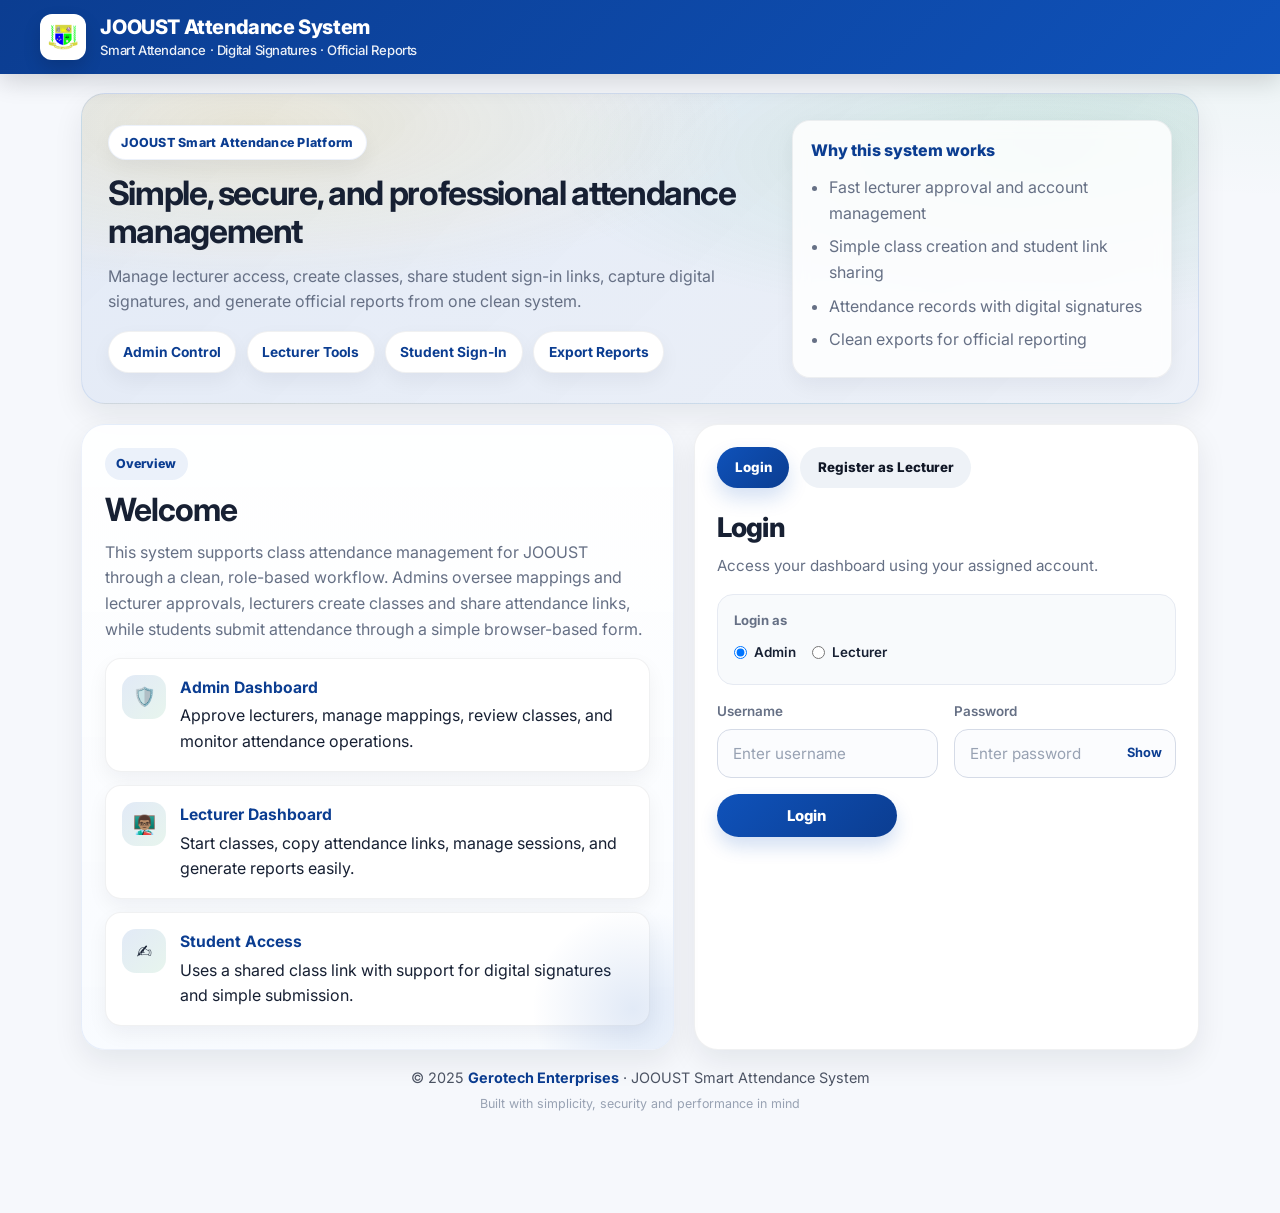
==== commit 47b078be: "Update admin.html" ====
--- a/admin.html
+++ b/admin.html
@@ -76,7 +76,6 @@
       </header>
 
       <div class="admin-content">
-        <!-- DASHBOARD -->
         <section id="dashboardHome" class="admin-view">
           <div class="admin-panel">
             <h2>JOOUST Admin Dashboard</h2>
@@ -110,14 +109,12 @@
           </div>
         </section>
 
-        <!-- LECTURERS -->
         <section id="lecturersTab" class="admin-view hidden admin-panel">
           <h3>Lecturer Accounts</h3>
           <p class="page-intro">Approve new registrations and manage lecturer accounts.</p>
           <div id="lecturersTableWrapper" class="muted" style="margin-top:1rem;"></div>
         </section>
 
-        <!-- CLASSES -->
         <section id="classesTab" class="admin-view hidden admin-panel">
           <div style="display:flex;justify-content:space-between;gap:1rem;flex-wrap:wrap;align-items:flex-end;">
             <div>
@@ -133,7 +130,6 @@
           <div id="adminClassesTableWrapper" class="muted" style="margin-top:1rem;"></div>
         </section>
 
-        <!-- REPORTS -->
         <section id="reportsTab" class="admin-view hidden admin-panel">
           <h3>Reports</h3>
           <p class="page-intro">Filter by academic and class details and export polished reports.</p>
@@ -216,19 +212,18 @@
           </div>
         </section>
 
-        <!-- FRAUD REVIEW -->
         <section id="fraudTab" class="admin-view hidden admin-panel">
           <h3>Fraud Review</h3>
           <p class="page-intro">Review suspicious attendance submissions such as repeated devices and duplicate admission numbers.</p>
 
           <div class="btn-group">
             <button class="btn btn-primary" id="refreshFraudBtn">Refresh Fraud Review</button>
+            <button class="btn btn-secondary" id="exportFraudBtn">Export Fraud Report</button>
           </div>
 
           <div id="fraudReviewWrapper" style="margin-top:1rem;"></div>
         </section>
 
-        <!-- RAW EXPORTS -->
         <section id="exportsTab" class="admin-view hidden admin-panel">
           <h3>Raw Attendance Export</h3>
           <p class="page-intro">Export attendance with names, admission numbers, timestamps, signatures, and device fingerprint.</p>
@@ -258,7 +253,6 @@
     </div>
   </section>
 
-  <!-- CHANGE PASSWORD MODAL -->
   <div id="pwdModal" class="hidden" style="position:fixed;inset:0;z-index:9999;background:rgba(15,23,42,.62);display:flex;align-items:center;justify-content:center;padding:1rem;">
     <div class="card" style="width:min(520px,96%);box-shadow:var(--shadow-soft);">
       <h3 style="margin:.1rem 0 .6rem;">Change Password</h3>
@@ -452,12 +446,13 @@
     function renderFraudReview(){
       const wrapper = document.getElementById("fraudReviewWrapper");
       const fraudCases = getFraudCases();
+      const data = loadData();
 
       if(!fraudCases.length){
         wrapper.innerHTML = `
           <div class="empty-state">
             <h3>No fraud flags found</h3>
-            <p>No repeated device or duplicate admission issues detected at the moment.</p>
+            <p>System clean ✔</p>
           </div>
         `;
         return;
@@ -470,25 +465,64 @@
               <th>Class</th>
               <th>Student</th>
               <th>Admission</th>
-              <th>Device Fingerprint</th>
+              <th>Device</th>
               <th>Issue</th>
-              <th>Time</th>
+              <th>Status</th>
+              <th>Actions</th>
             </tr>
           </thead>
           <tbody>
-            ${fraudCases.map(item=>`
-              <tr>
-                <td>${item.classLabel}</td>
-                <td>${item.studentName}</td>
-                <td>${item.admission}</td>
-                <td><span class="small">${item.deviceFingerprint}</span></td>
-                <td><span class="chip red">${item.issue}</span></td>
-                <td>${formatDateTime(item.createdAt)}</td>
-              </tr>
-            `).join("")}
+            ${fraudCases.map(item=>{
+              const isReviewed = data.fraudReviewed.includes(item.createdAt);
+
+              return `
+                <tr>
+                  <td>${item.classLabel}</td>
+                  <td>${item.studentName}</td>
+                  <td>${item.admission}</td>
+                  <td class="small">${item.deviceFingerprint}</td>
+                  <td><span class="chip red">${item.issue}</span></td>
+                  <td>
+                    ${isReviewed
+                      ? `<span class="chip green">Reviewed</span>`
+                      : `<span class="chip red">Pending</span>`}
+                  </td>
+                  <td>
+                    <div class="table-actions">
+                      <button class="btn btn-danger" onclick="deleteFraudRecord('${item.createdAt}')">Delete</button>
+                      <button class="btn btn-secondary" onclick="markFraudReviewed('${item.createdAt}')">Mark Reviewed</button>
+                    </div>
+                  </td>
+                </tr>
+              `;
+            }).join("")}
           </tbody>
         </table>
       `;
+    }
+
+    function deleteFraudRecord(createdAt){
+      if(!confirm("Delete this suspicious attendance record?")) return;
+
+      const data = loadData();
+      data.attendance = data.attendance.filter(a => a.createdAt !== createdAt);
+      data.fraudReviewed = data.fraudReviewed.filter(x => x !== createdAt);
+
+      saveData(data);
+      renderFraudReview();
+      renderAdminClasses();
+      renderDashboardHome();
+    }
+
+    function markFraudReviewed(createdAt){
+      const data = loadData();
+
+      if(!data.fraudReviewed.includes(createdAt)){
+        data.fraudReviewed.push(createdAt);
+      }
+
+      saveData(data);
+      renderFraudReview();
     }
 
     function renderDashboardHome(){
@@ -900,6 +934,26 @@
       renderFraudReview();
     });
 
+    document.getElementById("exportFraudBtn").addEventListener("click", ()=>{
+      const fraudCases = getFraudCases();
+
+      if(!fraudCases.length){
+        alert("No fraud data to export.");
+        return;
+      }
+
+      const rows = fraudCases.map(f=>({
+        Class: f.classLabel,
+        Student: f.studentName,
+        Admission: f.admission,
+        Device: f.deviceFingerprint,
+        Issue: f.issue,
+        Time: f.createdAt
+      }));
+
+      exportJsonToExcel(rows, "fraud_report.xlsx", "Fraud");
+    });
+
     document.getElementById("rawExportCsvBtn").addEventListener("click", ()=>{
       const classId = document.getElementById("rawClassPick").value;
       const msgEl = document.getElementById("rawExportMsg");
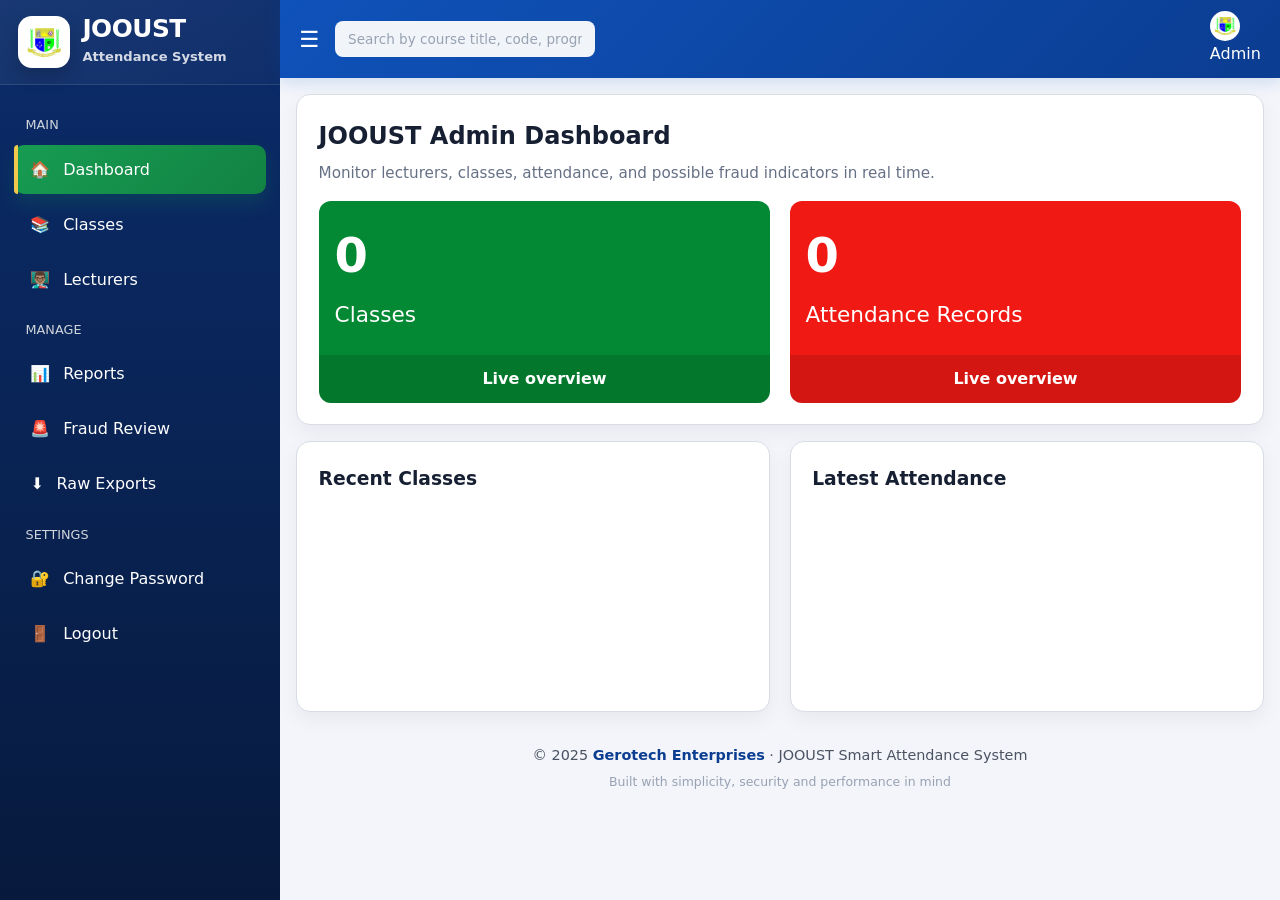
==== commit 24e6b3fb: "Update admin.html" ====
--- a/admin.html
+++ b/admin.html
@@ -75,7 +75,7 @@
         </div>
       </header>
 
-      <div class="admin-content">
+      <div class="admin-content one-page-tight">
         <section id="dashboardHome" class="admin-view">
           <div class="admin-panel">
             <h2>JOOUST Admin Dashboard</h2>
@@ -116,18 +116,150 @@
         </section>
 
         <section id="classesTab" class="admin-view hidden admin-panel">
-          <div style="display:flex;justify-content:space-between;gap:1rem;flex-wrap:wrap;align-items:flex-end;">
+          <div class="sheet-header">
             <div>
               <h3 style="margin:.1rem 0;">All Classes</h3>
-              <div class="small">Monitor all sessions, geofence settings, and attendance counts.</div>
-            </div>
-            <div style="min-width:280px;">
-              <label for="adminClassFilter">Quick Filter</label>
-              <input id="adminClassFilter" type="text" placeholder="Type course, code, lecturer, programme..." />
-            </div>
-          </div>
-
-          <div id="adminClassesTableWrapper" class="muted" style="margin-top:1rem;"></div>
+              <div class="small">Compact premium monitoring with advanced filters and class-sheet access.</div>
+            </div>
+          </div>
+
+          <div class="filter-card compact">
+            <div class="filter-toolbar-extended">
+              <div>
+                <label for="adminClassFilter">Search</label>
+                <input id="adminClassFilter" type="text" placeholder="Search title, code, lecturer, programme, faculty" />
+              </div>
+
+              <div>
+                <label for="filterMode">Mode</label>
+                <select id="filterMode">
+                  <option value="">All</option>
+                  <option value="physical">Physical</option>
+                  <option value="online">Online</option>
+                </select>
+              </div>
+
+              <div>
+                <label for="filterStatus">Status</label>
+                <select id="filterStatus">
+                  <option value="">All</option>
+                  <option value="open">Open</option>
+                  <option value="closed">Closed</option>
+                </select>
+              </div>
+
+              <div>
+                <label for="filterFraud">Fraud</label>
+                <select id="filterFraud">
+                  <option value="">All</option>
+                  <option value="flagged">Flagged only</option>
+                  <option value="clean">Clean only</option>
+                </select>
+              </div>
+            </div>
+
+            <div class="filter-toolbar-extended">
+              <div>
+                <label for="filterFaculty">Faculty / School</label>
+                <input id="filterFaculty" type="text" placeholder="e.g. Education" />
+              </div>
+
+              <div>
+                <label for="filterLecturer">Lecturer</label>
+               <select id="repLecturerName"></select>
+              </div>
+
+              <div>
+                <label for="filterAttendance">Attendance</label>
+                <select id="filterAttendance">
+                  <option value="">All</option>
+                  <option value="0">Zero attendance</option>
+                  <option value="1plus">1 and above</option>
+                  <option value="5plus">5 and above</option>
+                </select>
+              </div>
+
+              <div>
+                <label for="filterSort">Sort By</label>
+                <select id="filterSort">
+                  <option value="date_desc">Newest first</option>
+                  <option value="date_asc">Oldest first</option>
+                  <option value="attendance_desc">Attendance high-low</option>
+                  <option value="attendance_asc">Attendance low-high</option>
+                  <option value="title_asc">Title A-Z</option>
+                </select>
+              </div>
+            </div>
+
+            <div class="filter-inline-actions">
+              <button class="btn btn-primary" id="applyClassFiltersBtn">Apply Filters</button>
+              <button class="btn btn-secondary" id="resetClassFiltersBtn">Reset</button>
+            </div>
+          </div>
+
+          <div id="adminClassesTableWrapper" class="muted" style="margin-top:.9rem;"></div>
+        </section>
+
+        <section id="classSheetTab" class="admin-view hidden admin-panel">
+          <div class="sheet-header">
+            <div>
+              <div class="sheet-title" id="classSheetTitle">Class Attendance Sheet</div>
+              <div class="sheet-subtitle" id="classSheetSubtitle">Detailed attendance records for selected class</div>
+            </div>
+            <div class="compact-actions">
+              <button class="back-link" id="backToClassesBtn">← Back to Classes</button>
+            </div>
+          </div>
+
+          <div class="class-sheet-summary">
+            <div class="sheet-stat">
+              <div class="label">Total Attendance</div>
+              <div class="value" id="sheetTotalAttendance">0</div>
+            </div>
+            <div class="sheet-stat">
+              <div class="label">Class Mode</div>
+              <div class="value" id="sheetClassMode">-</div>
+            </div>
+            <div class="sheet-stat">
+              <div class="label">Venue</div>
+              <div class="value" id="sheetVenue">-</div>
+            </div>
+            <div class="sheet-stat">
+              <div class="label">Date & Time</div>
+              <div class="value" id="sheetDateTime">-</div>
+            </div>
+          </div>
+
+          <div class="sheet-filter-bar">
+            <div>
+              <label for="sheetSearch">Search Attendees</label>
+              <input id="sheetSearch" type="text" placeholder="Search by name, admission or device" />
+            </div>
+            <div>
+              <label for="sheetSuspiciousOnly">Suspicious</label>
+              <select id="sheetSuspiciousOnly">
+                <option value="">All attendees</option>
+                <option value="yes">Suspicious only</option>
+              </select>
+            </div>
+            <div>
+              <label for="sheetSort">Sort</label>
+              <select id="sheetSort">
+                <option value="time_desc">Latest first</option>
+                <option value="time_asc">Earliest first</option>
+                <option value="name_asc">Name A-Z</option>
+              </select>
+            </div>
+          </div>
+
+          <div class="compact-actions" style="margin-bottom:.85rem;">
+            <button class="btn btn-primary" id="sheetApplyFiltersBtn">Apply</button>
+            <button class="btn btn-secondary" id="sheetResetFiltersBtn">Reset</button>
+            <button class="btn btn-primary" id="sheetExportCsvBtn">Export Attendance CSV</button>
+            <button class="btn btn-secondary" id="sheetExportExcelBtn">Export Attendance Excel</button>
+          </div>
+
+          <div id="classSheetTableWrap"></div>
         </section>
 
         <section id="reportsTab" class="admin-view hidden admin-panel">
@@ -137,26 +269,26 @@
           <div class="row">
             <div>
               <label for="repFacultySchool">Faculty / School</label>
-              <input id="repFacultySchool" type="text" placeholder="e.g. School of Informatics" />
+              <select id="repFacultySchool"></select>
             </div>
             <div>
               <label for="repProgramme">Programme</label>
-              <input id="repProgramme" type="text" placeholder="e.g. Diploma in Linux Engineering" />
+              <select id="repProgramme"></select>
             </div>
             <div>
               <label for="repAcademicYear">Academic Year</label>
-              <input id="repAcademicYear" type="text" placeholder="e.g. 2025/2026" />
+              <select id="repAcademicYear"></select>
             </div>
           </div>
 
           <div class="row">
             <div>
               <label for="repYearOfStudy">Year of Study</label>
-              <input id="repYearOfStudy" type="text" placeholder="e.g. Year 1" />
+              <select id="repYearOfStudy"></select>
             </div>
             <div>
               <label for="repSemester">Semester</label>
-              <input id="repSemester" type="text" placeholder="e.g. Semester 1" />
+              <select id="repSemester"></select>
             </div>
             <div>
               <label for="repCourseTitle">Course Title</label>
@@ -291,11 +423,11 @@
   <script>
     let currentUser = null;
     let adminLiveRefresh = null;
+    let selectedClassId = null;
 
     function setupPasswordToggle(toggleId, inputId){
       const toggle = document.getElementById(toggleId);
       const input = document.getElementById(inputId);
-
       toggle.addEventListener("click", ()=>{
         if(input.type === "password"){
           input.type = "text";
@@ -320,7 +452,6 @@
       document.querySelectorAll(".admin-view").forEach(v=>{
         v.classList.toggle("hidden", v.id !== viewId);
       });
-
       document.querySelectorAll(".admin-menu-item[data-admin-view]").forEach(btn=>{
         btn.classList.toggle("active", btn.getAttribute("data-admin-view") === viewId);
       });
@@ -349,6 +480,45 @@
         localStorage.removeItem("currentUser");
         window.location.href = "index.html";
       });
+    }
+
+    function populateReportDropdowns(){
+      const facultyOptions = [
+        "School of Informatics",
+        "School of Education",
+        "School of Business and Economics",
+        "School of Health Sciences",
+        "School of Engineering",
+        "School of Agriculture and Food Security",
+        "School of Arts and Social Sciences",
+        "School of Law"
+      ];
+
+      const programmeOptions = [
+        "Bachelor of Education Arts",
+        "Bachelor of Education Science",
+        "Bachelor of Science in Information Technology",
+        "Bachelor of Science in Computer Science",
+        "Diploma in Information Technology",
+        "Diploma in Linux Engineering for IT Applications",
+        "Bachelor of Business Administration",
+        "Bachelor of Science in Nursing",
+        "Bachelor of Science in Public Health"
+      ];
+
+      const academicYears = [];
+      for(let y = 2025; y <= 2050; y++){
+        academicYears.push(`${y}/${y + 1}`);
+      }
+
+      const yearOfStudyOptions = ["1", "2", "3", "4", "5", "6"];
+      const semesterOptions = ["1", "2", "3", "4"];
+
+      setOptions(document.getElementById("repFacultySchool"), facultyOptions, "All Faculties / Schools");
+      setOptions(document.getElementById("repProgramme"), programmeOptions, "All Programmes");
+      setOptions(document.getElementById("repAcademicYear"), academicYears, "All Academic Years");
+      setOptions(document.getElementById("repYearOfStudy"), yearOfStudyOptions, "All Years of Study");
+      setOptions(document.getElementById("repSemester"), semesterOptions, "All Semesters");
     }
 
     function fraudSummaryForClass(classId, attendance){
@@ -366,20 +536,36 @@
         }
       });
 
-      const repeatedDevices = Object.values(deviceCounts).filter(n=>n > 1).length;
-      const repeatedAdmissions = Object.values(admissionCounts).filter(n=>n > 1).length;
-
       return {
-        repeatedDevices,
-        repeatedAdmissions
+        repeatedDevices: Object.values(deviceCounts).filter(n=>n > 1).length,
+        repeatedAdmissions: Object.values(admissionCounts).filter(n=>n > 1).length
       };
     }
 
+    function getSuspiciousKeysForClass(classId, attendance){
+      const rows = attendance.filter(a=>a.classId === classId);
+      const deviceCounts = {};
+      const admissionCounts = {};
+
+      rows.forEach(a=>{
+        const device = a.deviceFingerprint || "";
+        const adm = String(a.admission || "").trim().toLowerCase();
+
+        if(device) deviceCounts[device] = (deviceCounts[device] || 0) + 1;
+        if(adm) admissionCounts[adm] = (admissionCounts[adm] || 0) + 1;
+      });
+
+      return {
+        repeatedDevices: Object.keys(deviceCounts).filter(k => deviceCounts[k] > 1),
+        repeatedAdmissions: Object.keys(admissionCounts).filter(k => admissionCounts[k] > 1)
+      };
+    }
+
     function getFraudCases(){
       const data = loadData();
       const fraudCases = [];
-
       const byClass = {};
+
       data.attendance.forEach(record=>{
         if(!byClass[record.classId]) byClass[record.classId] = [];
         byClass[record.classId].push(record);
@@ -388,7 +574,6 @@
       Object.keys(byClass).forEach(classId=>{
         const records = byClass[classId];
         const cls = data.classes.find(c=>c.id === classId);
-
         const deviceMap = {};
         const admissionMap = {};
 
@@ -474,7 +659,6 @@
           <tbody>
             ${fraudCases.map(item=>{
               const isReviewed = data.fraudReviewed.includes(item.createdAt);
-
               return `
                 <tr>
                   <td>${item.classLabel}</td>
@@ -482,11 +666,7 @@
                   <td>${item.admission}</td>
                   <td class="small">${item.deviceFingerprint}</td>
                   <td><span class="chip red">${item.issue}</span></td>
-                  <td>
-                    ${isReviewed
-                      ? `<span class="chip green">Reviewed</span>`
-                      : `<span class="chip red">Pending</span>`}
-                  </td>
+                  <td>${isReviewed ? `<span class="chip green">Reviewed</span>` : `<span class="chip red">Pending</span>`}</td>
                   <td>
                     <div class="table-actions">
                       <button class="btn btn-danger" onclick="deleteFraudRecord('${item.createdAt}')">Delete</button>
@@ -503,43 +683,32 @@
 
     function deleteFraudRecord(createdAt){
       if(!confirm("Delete this suspicious attendance record?")) return;
-
       const data = loadData();
       data.attendance = data.attendance.filter(a => a.createdAt !== createdAt);
       data.fraudReviewed = data.fraudReviewed.filter(x => x !== createdAt);
-
       saveData(data);
       renderFraudReview();
       renderAdminClasses();
       renderDashboardHome();
+      if(selectedClassId) openClassSheet(selectedClassId);
     }
 
     function markFraudReviewed(createdAt){
       const data = loadData();
-
       if(!data.fraudReviewed.includes(createdAt)){
         data.fraudReviewed.push(createdAt);
       }
-
       saveData(data);
       renderFraudReview();
     }
 
     function renderDashboardHome(){
       const data = loadData();
-
       document.getElementById("kpiClasses").textContent = data.classes.length;
       document.getElementById("kpiAttendance").textContent = data.attendance.length;
 
-      const recentClasses = data.classes
-        .slice()
-        .sort((a,b)=>(b.dateTime || "").localeCompare(a.dateTime || ""))
-        .slice(0,5);
-
-      const latestAttendance = data.attendance
-        .slice()
-        .sort((a,b)=>(b.createdAt || "").localeCompare(a.createdAt || ""))
-        .slice(0,5);
+      const recentClasses = data.classes.slice().sort((a,b)=>(b.dateTime || "").localeCompare(a.dateTime || "")).slice(0,5);
+      const latestAttendance = data.attendance.slice().sort((a,b)=>(b.createdAt || "").localeCompare(a.createdAt || "")).slice(0,5);
 
       const recentBox = document.getElementById("recentClassesBox");
       const latestBox = document.getElementById("latestAttendanceBox");
@@ -643,7 +812,6 @@
       const data = loadData();
       const lecturer = data.lecturers.find(l=>l.id===id);
       if(!lecturer) return;
-
       lecturer.approved = !lecturer.approved;
       saveData(data);
       renderAdminLecturers();
@@ -653,10 +821,8 @@
       const data = loadData();
       const lecturer = data.lecturers.find(l=>l.id===id);
       if(!lecturer) return;
-
       const newPwd = prompt("Enter new password for lecturer:", "1234");
       if(!newPwd) return;
-
       lecturer.password = newPwd;
       saveData(data);
       alert("Lecturer password reset successfully.");
@@ -677,91 +843,336 @@
       );
     }
 
+    function getFilteredClasses(){
+      const data = loadData();
+      const q = document.getElementById("adminClassFilter").value.trim();
+      const mode = document.getElementById("filterMode").value;
+      const status = document.getElementById("filterStatus").value;
+      const fraudFilter = document.getElementById("filterFraud").value;
+      const faculty = document.getElementById("filterFaculty").value.trim().toLowerCase();
+      const lecturer = document.getElementById("filterLecturer").value.trim().toLowerCase();
+      const attendanceFilter = document.getElementById("filterAttendance").value;
+      const sortBy = document.getElementById("filterSort").value;
+
+      let rows = data.classes.filter(cls=>{
+        const textMatch = !q || classMatchesSearch(cls, q);
+        const modeMatch = !mode || (cls.classMode || "physical") === mode;
+        const statusMatch = !status || cls.status === status;
+        const facultyMatch = !faculty || (cls.facultySchool || "").toLowerCase().includes(faculty);
+        const lecturerMatch = !lecturer || (cls.lecturerName || "").toLowerCase().includes(lecturer);
+
+        const fraud = fraudSummaryForClass(cls.id, data.attendance);
+        const isFlagged = fraud.repeatedDevices > 0 || fraud.repeatedAdmissions > 0;
+        const fraudMatch =
+          !fraudFilter ||
+          (fraudFilter === "flagged" && isFlagged) ||
+          (fraudFilter === "clean" && !isFlagged);
+
+        const count = data.attendance.filter(a=>a.classId === cls.id).length;
+        const attendanceMatch =
+          !attendanceFilter ||
+          (attendanceFilter === "0" && count === 0) ||
+          (attendanceFilter === "1plus" && count >= 1) ||
+          (attendanceFilter === "5plus" && count >= 5);
+
+        return textMatch && modeMatch && statusMatch && facultyMatch && lecturerMatch && fraudMatch && attendanceMatch;
+      });
+
+      rows.sort((a,b)=>{
+        const countA = data.attendance.filter(x=>x.classId === a.id).length;
+        const countB = data.attendance.filter(x=>x.classId === b.id).length;
+
+        if(sortBy === "date_asc") return (a.dateTime || "").localeCompare(b.dateTime || "");
+        if(sortBy === "attendance_desc") return countB - countA;
+        if(sortBy === "attendance_asc") return countA - countB;
+        if(sortBy === "title_asc") return (a.courseTitle || "").localeCompare(b.courseTitle || "");
+        return (b.dateTime || "").localeCompare(a.dateTime || "");
+      });
+
+      return rows;
+    }
+
     function renderAdminClasses(){
       const wrap = document.getElementById("adminClassesTableWrapper");
       const data = loadData();
-      const q = document.getElementById("adminClassFilter").value.trim();
+      const filtered = getFilteredClasses();
 
       if(!data.classes.length){
-        showEmptyState(wrap, "No classes available", "Classes created by lecturers will appear here for monitoring.");
+        wrap.innerHTML = `
+          <div class="table-empty">
+            <div class="empty-state">
+              <h3>No classes available</h3>
+              <p>Classes created by lecturers will appear here for monitoring.</p>
+            </div>
+          </div>
+        `;
         return;
       }
 
-      const filtered = q ? data.classes.filter(cls=>classMatchesSearch(cls, q)) : data.classes;
+      if(!filtered.length){
+        wrap.innerHTML = `
+          <div class="table-empty">
+            <div class="empty-state">
+              <h3>No matching classes</h3>
+              <p>Adjust your filters and try again.</p>
+            </div>
+          </div>
+        `;
+        return;
+      }
+
+      function line(label, value){
+        return value ? `<div class="class-meta"><b>${label}:</b> ${value}</div>` : "";
+      }
 
       wrap.innerHTML = `
-        <table>
-          <thead>
-            <tr>
-              <th>Course Details</th>
-              <th>Programme Info</th>
-              <th>Mode / Geofence</th>
-              <th>Venue / Date</th>
-              <th>Status</th>
-              <th>Attendance</th>
-              <th>Fraud Flags</th>
-            </tr>
-          </thead>
-          <tbody>
-            ${filtered.map(cls=>{
-              const count = data.attendance.filter(a=>a.classId === cls.id).length;
-              const fraud = fraudSummaryForClass(cls.id, data.attendance);
-
-              return `
+        <div class="premium-table-wrap">
+          <table class="classes-table">
+            <thead>
+              <tr>
+                <th style="width:22%;">Course Details</th>
+                <th style="width:27%;">Programme Info</th>
+                <th style="width:17%;">Mode / Geofence</th>
+                <th style="width:16%;">Venue / Date</th>
+                <th style="width:7%;">Status</th>
+                <th style="width:7%;">Attendance</th>
+                <th style="width:12%;">Fraud</th>
+              </tr>
+            </thead>
+            <tbody>
+              ${filtered.map(cls=>{
+                const count = data.attendance.filter(a=>a.classId === cls.id).length;
+                const fraud = fraudSummaryForClass(cls.id, data.attendance);
+                const isPhysical = (cls.classMode || "physical") === "physical";
+
+                return `
+                  <tr>
+                    <td>
+                      <div class="class-title">${cls.courseTitle || "Untitled Class"}</div>
+                      ${cls.courseCode ? `<div class="class-code">${cls.courseCode}</div>` : ""}
+                      <div class="class-meta"><b>Lecturer:</b> ${cls.lecturerName || "-"}</div>
+                    </td>
+
+                    <td>
+                      ${line("Faculty / School", cls.facultySchool)}
+                      ${line("Programme", cls.programme)}
+                      ${line("Academic Year", cls.academicYear)}
+                      ${line("Year of Study", cls.yearOfStudy)}
+                      ${line("Semester", cls.semester)}
+                    </td>
+
+                    <td>
+                      <div class="mode-box">
+                        <div class="mode-line"><b>Mode:</b> ${isPhysical ? "Physical" : "Online"}</div>
+                        ${isPhysical ? `<div class="geo-chip">Geofence ${cls.geofenceRadius || 50}m</div>` : `<div class="geo-chip off">No geofence</div>`}
+                        ${isPhysical && cls.latitude && cls.longitude ? `<div class="mode-line"><b>Coords:</b> ${Number(cls.latitude).toFixed(5)}, ${Number(cls.longitude).toFixed(5)}</div>` : ""}
+                      </div>
+                    </td>
+
+                    <td>
+                      <div class="venue-box">${cls.venue || "-"}</div>
+                      <div class="venue-time">${formatDateTime(cls.dateTime)}</div>
+                    </td>
+
+                    <td>
+                      ${cls.status === "open" ? `<span class="badge open">Open</span>` : `<span class="badge closed">Closed</span>`}
+                    </td>
+
+                    <td>
+                      <a href="#" class="attendance-link" onclick="openClassSheet('${cls.id}'); return false;">${count}</a>
+                    </td>
+
+                    <td>
+                      <div class="flag-stack">
+                        ${fraud.repeatedDevices > 0 ? `<span class="flag-bad">Repeated device</span>` : `<span class="flag-ok">Device OK</span>`}
+                        ${fraud.repeatedAdmissions > 0 ? `<span class="flag-bad">Admission issue</span>` : `<span class="flag-ok">Admission OK</span>`}
+                      </div>
+                    </td>
+                  </tr>
+                `;
+              }).join("")}
+            </tbody>
+          </table>
+        </div>
+      `;
+    }
+
+    function getFilteredSheetAttendance(){
+      const data = loadData();
+      let rows = data.attendance.filter(a=>a.classId === selectedClassId);
+
+      const search = document.getElementById("sheetSearch").value.trim().toLowerCase();
+      const suspiciousOnly = document.getElementById("sheetSuspiciousOnly").value;
+      const sort = document.getElementById("sheetSort").value;
+
+      const suspicious = getSuspiciousKeysForClass(selectedClassId, data.attendance);
+
+      rows = rows.filter(a=>{
+        const text = [
+          a.surname || "",
+          a.middle || "",
+          a.first || "",
+          a.admission || "",
+          a.deviceFingerprint || ""
+        ].join(" ").toLowerCase();
+
+        const searchMatch = !search || text.includes(search);
+
+        const adm = String(a.admission || "").trim().toLowerCase();
+        const isSuspicious =
+          suspicious.repeatedDevices.includes(a.deviceFingerprint || "") ||
+          suspicious.repeatedAdmissions.includes(adm);
+
+        const suspiciousMatch = !suspiciousOnly || (suspiciousOnly === "yes" && isSuspicious);
+
+        return searchMatch && suspiciousMatch;
+      });
+
+      rows.sort((a,b)=>{
+        if(sort === "time_asc") return (a.createdAt || "").localeCompare(b.createdAt || "");
+        if(sort === "name_asc"){
+          const na = `${a.surname || ""} ${a.first || ""}`.trim();
+          const nb = `${b.surname || ""} ${b.first || ""}`.trim();
+          return na.localeCompare(nb);
+        }
+        return (b.createdAt || "").localeCompare(a.createdAt || "");
+      });
+
+      return rows;
+    }
+
+    function deleteAttendanceRecord(attendanceId){
+      if(!confirm("Delete this attendance record?")) return;
+      const data = loadData();
+      data.attendance = data.attendance.filter(a => a.id !== attendanceId);
+      saveData(data);
+      renderAdminClasses();
+      renderDashboardHome();
+      if(selectedClassId) openClassSheet(selectedClassId);
+    }
+
+    function openClassSheet(classId){
+      const data = loadData();
+      const cls = data.classes.find(c=>c.id === classId);
+      if(!cls) return;
+
+      selectedClassId = classId;
+      const attendance = getFilteredSheetAttendance();
+      const suspicious = getSuspiciousKeysForClass(classId, data.attendance);
+
+      document.getElementById("classSheetTitle").textContent = `${cls.courseTitle || "Class"} Attendance Sheet`;
+      document.getElementById("classSheetSubtitle").textContent = `${cls.courseCode || ""} · ${cls.lecturerName || ""} · ${cls.programme || ""}`;
+      document.getElementById("sheetTotalAttendance").textContent = data.attendance.filter(a=>a.classId === classId).length;
+      document.getElementById("sheetClassMode").textContent = cls.classMode || "physical";
+      document.getElementById("sheetVenue").textContent = cls.venue || "-";
+      document.getElementById("sheetDateTime").textContent = formatDateTime(cls.dateTime);
+
+      const wrap = document.getElementById("classSheetTableWrap");
+
+      if(!attendance.length){
+        wrap.innerHTML = `
+          <div class="table-empty">
+            <div class="empty-state">
+              <h3>No matching attendance records</h3>
+              <p>Adjust the attendee filters or wait for submissions.</p>
+            </div>
+          </div>
+        `;
+      } else {
+        wrap.innerHTML = `
+          <div class="premium-table-wrap">
+            <table class="classes-table sheet-att-table">
+              <thead>
                 <tr>
-                  <td>
-                    <b>${cls.courseTitle || ""}</b><br>
-                    <span class="small">${cls.courseCode || ""}</span><br>
-                    <span class="small">${cls.lecturerName || ""}</span>
-                  </td>
-                  <td>
-                    <span class="small"><b>Faculty/School:</b> ${cls.facultySchool || ""}</span><br>
-                    <span class="small"><b>Programme:</b> ${cls.programme || ""}</span><br>
-                    <span class="small"><b>Academic Year:</b> ${cls.academicYear || ""}</span><br>
-                    <span class="small"><b>Year of Study:</b> ${cls.yearOfStudy || ""}</span><br>
-                    <span class="small"><b>Semester:</b> ${cls.semester || ""}</span>
-                  </td>
-                  <td>
-                    <span class="small"><b>Mode:</b> ${cls.classMode || "physical"}</span><br>
-                    ${(cls.classMode || "physical") === "physical"
-                      ? `<span class="small"><b>Geofence:</b> ${cls.geofenceRadius || 50}m</span><br>
-                         <span class="small"><b>Lat:</b> ${cls.latitude ?? "-"}</span><br>
-                         <span class="small"><b>Lng:</b> ${cls.longitude ?? "-"}</span>`
-                      : `<span class="small">No geofence</span>`}
-                  </td>
-                  <td>
-                    ${cls.venue || ""}<br>
-                    <span class="small">${formatDateTime(cls.dateTime)}</span>
-                  </td>
-                  <td>
-                    ${cls.status === "open"
-                      ? `<span class="badge open">Open</span>`
-                      : `<span class="badge closed">Closed</span>`}
-                  </td>
-                  <td><b>${count}</b></td>
-                  <td>
-                    ${fraud.repeatedDevices > 0
-                      ? `<span class="chip red">Repeated device</span><br>`
-                      : `<span class="chip green">Device OK</span><br>`}
-                    ${fraud.repeatedAdmissions > 0
-                      ? `<span class="chip red">Repeated admission</span>`
-                      : `<span class="chip green">Admission OK</span>`}
-                  </td>
+                  <th>#</th>
+                  <th>Surname</th>
+                  <th>Middle</th>
+                  <th>First</th>
+                  <th>Admission</th>
+                  <th>Device</th>
+                  <th>Time</th>
+                  <th>Flag</th>
+                  <th>Signature</th>
+                  <th>Action</th>
                 </tr>
-              `;
-            }).join("")}
-          </tbody>
-        </table>
-      `;
+              </thead>
+              <tbody>
+                ${attendance.map((a, i)=>{
+                  const adm = String(a.admission || "").trim().toLowerCase();
+                  const isSuspicious =
+                    suspicious.repeatedDevices.includes(a.deviceFingerprint || "") ||
+                    suspicious.repeatedAdmissions.includes(adm);
+
+                  return `
+                    <tr>
+                      <td>${i + 1}</td>
+                      <td>${a.surname || ""}</td>
+                      <td>${a.middle || ""}</td>
+                      <td>${a.first || ""}</td>
+                      <td>${a.admission || ""}</td>
+                      <td class="small">${a.deviceFingerprint || ""}</td>
+                      <td>${formatDateTime(a.createdAt)}</td>
+                      <td>${isSuspicious ? `<span class="suspicious-pill">Suspicious</span>` : `<span class="flag-ok">OK</span>`}</td>
+                      <td>${a.signature ? `<img src="${a.signature}" alt="Signature" />` : "-"}</td>
+                      <td><button class="btn btn-danger" onclick="deleteAttendanceRecord('${a.id}')">Delete</button></td>
+                    </tr>
+                  `;
+                }).join("")}
+              </tbody>
+            </table>
+          </div>
+        `;
+      }
+
+      showAdminView("classSheetTab");
+    }
+
+    function exportSelectedClassCsv(){
+      if(!selectedClassId) return;
+      const rows = getFilteredSheetAttendance().map(a=>[
+        a.surname,
+        a.middle || "",
+        a.first,
+        a.admission,
+        a.deviceFingerprint || "",
+        a.createdAt,
+        a.signature || ""
+      ]);
+
+      if(!rows.length){
+        alert("No attendance records found for this class.");
+        return;
+      }
+
+      const header = ["Surname","Middle Name","First Name","Admission","DeviceFingerprint","Timestamp","Signature"];
+      const csv = [header, ...rows].map(r=>r.map(v=>`"${String(v).replace(/"/g,'""')}"`).join(",")).join("\n");
+      downloadBlob(csv, `class_attendance_${selectedClassId}.csv`, "text/csv;charset=utf-8;");
+    }
+
+    function exportSelectedClassExcel(){
+      if(!selectedClassId) return;
+      const rows = getFilteredSheetAttendance().map(a=>({
+        Surname: a.surname,
+        MiddleName: a.middle || "",
+        FirstName: a.first,
+        Admission: a.admission,
+        DeviceFingerprint: a.deviceFingerprint || "",
+        Timestamp: a.createdAt,
+        Signature: a.signature || ""
+      }));
+
+      if(!rows.length){
+        alert("No attendance records found for this class.");
+        return;
+      }
+
+      exportJsonToExcel(rows, `class_attendance_${selectedClassId}.xlsx`, "Attendance");
     }
 
     function refreshClassPickers(){
       const pick = document.getElementById("rawClassPick");
       const data = loadData();
-
-      const all = data.classes
-        .slice()
-        .sort((a,b)=>(b.dateTime || "").localeCompare(a.dateTime || ""));
+      const all = data.classes.slice().sort((a,b)=>(b.dateTime || "").localeCompare(a.dateTime || ""));
 
       pick.innerHTML =
         `<option value="">Select Class</option>` +
@@ -787,11 +1198,11 @@
       const status = document.getElementById("repStatus").value;
 
       return data.classes.filter(cls=>{
-        return (!facultySchool || (cls.facultySchool || "").toLowerCase().includes(facultySchool)) &&
-               (!programme || (cls.programme || "").toLowerCase().includes(programme)) &&
-               (!academicYear || (cls.academicYear || "").toLowerCase().includes(academicYear)) &&
-               (!yearOfStudy || (cls.yearOfStudy || "").toLowerCase().includes(yearOfStudy)) &&
-               (!semester || (cls.semester || "").toLowerCase().includes(semester)) &&
+        return (!facultySchool || (cls.facultySchool || "").toLowerCase() === facultySchool) &&
+               (!programme || (cls.programme || "").toLowerCase() === programme) &&
+               (!academicYear || (cls.academicYear || "").toLowerCase() === academicYear) &&
+               (!yearOfStudy || (cls.yearOfStudy || "").toLowerCase() === yearOfStudy) &&
+               (!semester || (cls.semester || "").toLowerCase() === semester) &&
                (!courseTitle || (cls.courseTitle || "").toLowerCase().includes(courseTitle)) &&
                (!courseCode || (cls.courseCode || "").toLowerCase().includes(courseCode)) &&
                (!lecturerName || (cls.lecturerName || "").toLowerCase().includes(lecturerName)) &&
@@ -853,13 +1264,15 @@
 
     function startAdminLiveRefresh(){
       if(adminLiveRefresh) clearInterval(adminLiveRefresh);
-
       adminLiveRefresh = setInterval(()=>{
         renderDashboardHome();
         renderAdminLecturers();
         renderAdminClasses();
         refreshClassPickers();
         renderFraudReview();
+        if(selectedClassId && !document.getElementById("classSheetTab").classList.contains("hidden")){
+          openClassSheet(selectedClassId);
+        }
       }, 4000);
     }
 
@@ -915,11 +1328,48 @@
     });
 
     document.getElementById("adminClassFilter").addEventListener("input", renderAdminClasses);
+    document.getElementById("filterMode").addEventListener("change", renderAdminClasses);
+    document.getElementById("filterStatus").addEventListener("change", renderAdminClasses);
+    document.getElementById("filterFraud").addEventListener("change", renderAdminClasses);
+    document.getElementById("filterFaculty").addEventListener("input", renderAdminClasses);
+    document.getElementById("filterLecturer").addEventListener("input", renderAdminClasses);
+    document.getElementById("filterAttendance").addEventListener("change", renderAdminClasses);
+    document.getElementById("filterSort").addEventListener("change", renderAdminClasses);
+    document.getElementById("applyClassFiltersBtn").addEventListener("click", renderAdminClasses);
+
+    document.getElementById("resetClassFiltersBtn").addEventListener("click", ()=>{
+      document.getElementById("adminClassFilter").value = "";
+      document.getElementById("filterMode").value = "";
+      document.getElementById("filterStatus").value = "";
+      document.getElementById("filterFraud").value = "";
+      document.getElementById("filterFaculty").value = "";
+      document.getElementById("filterLecturer").value = "";
+      document.getElementById("filterAttendance").value = "";
+      document.getElementById("filterSort").value = "date_desc";
+      renderAdminClasses();
+    });
+
+    document.getElementById("backToClassesBtn").addEventListener("click", ()=>{
+      showAdminView("classesTab");
+    });
+
+    document.getElementById("sheetApplyFiltersBtn").addEventListener("click", ()=>{
+      if(selectedClassId) openClassSheet(selectedClassId);
+    });
+
+    document.getElementById("sheetResetFiltersBtn").addEventListener("click", ()=>{
+      document.getElementById("sheetSearch").value = "";
+      document.getElementById("sheetSuspiciousOnly").value = "";
+      document.getElementById("sheetSort").value = "time_desc";
+      if(selectedClassId) openClassSheet(selectedClassId);
+    });
+
+    document.getElementById("sheetExportCsvBtn").addEventListener("click", exportSelectedClassCsv);
+    document.getElementById("sheetExportExcelBtn").addEventListener("click", exportSelectedClassExcel);
 
     document.getElementById("generateReportBtn").addEventListener("click", ()=>{
       const btn = document.getElementById("generateReportBtn");
       const btnText = document.getElementById("generateReportText");
-
       btn.disabled = true;
       btnText.textContent = "Generating...";
 
@@ -930,13 +1380,10 @@
       }, 600);
     });
 
-    document.getElementById("refreshFraudBtn").addEventListener("click", ()=>{
-      renderFraudReview();
-    });
+    document.getElementById("refreshFraudBtn").addEventListener("click", renderFraudReview);
 
     document.getElementById("exportFraudBtn").addEventListener("click", ()=>{
       const fraudCases = getFraudCases();
-
       if(!fraudCases.length){
         alert("No fraud data to export.");
         return;
@@ -964,17 +1411,9 @@
       }
 
       const data = loadData();
-      const rows = data.attendance
-        .filter(a=>a.classId===classId)
-        .map(a=>[
-          a.surname,
-          a.middle || "",
-          a.first,
-          a.admission,
-          a.deviceFingerprint || "",
-          a.createdAt,
-          a.signature || ""
-        ]);
+      const rows = data.attendance.filter(a=>a.classId===classId).map(a=>[
+        a.surname, a.middle || "", a.first, a.admission, a.deviceFingerprint || "", a.createdAt, a.signature || ""
+      ]);
 
       if(!rows.length){
         setAlert(msgEl,"No attendance records found for this class.","danger");
@@ -982,10 +1421,7 @@
       }
 
       const header = ["Surname","Middle Name","First Name","Admission","DeviceFingerprint","Timestamp","Signature"];
-      const csv = [header, ...rows]
-        .map(r=>r.map(v=>`"${String(v).replace(/"/g,'""')}"`).join(","))
-        .join("\n");
-
+      const csv = [header, ...rows].map(r=>r.map(v=>`"${String(v).replace(/"/g,'""')}"`).join(",")).join("\n");
       downloadBlob(csv, `attendance_${classId}.csv`, "text/csv;charset=utf-8;");
       setAlert(msgEl,"CSV export ready.","success");
     });
@@ -1000,17 +1436,15 @@
       }
 
       const data = loadData();
-      const rows = data.attendance
-        .filter(a=>a.classId===classId)
-        .map(a=>({
-          Surname: a.surname,
-          MiddleName: a.middle || "",
-          FirstName: a.first,
-          Admission: a.admission,
-          DeviceFingerprint: a.deviceFingerprint || "",
-          Timestamp: a.createdAt,
-          Signature: a.signature || ""
-        }));
+      const rows = data.attendance.filter(a=>a.classId===classId).map(a=>({
+        Surname: a.surname,
+        MiddleName: a.middle || "",
+        FirstName: a.first,
+        Admission: a.admission,
+        DeviceFingerprint: a.deviceFingerprint || "",
+        Timestamp: a.createdAt,
+        Signature: a.signature || ""
+      }));
 
       if(!rows.length){
         setAlert(msgEl,"No attendance records found for this class.","danger");
@@ -1053,8 +1487,6 @@
       exportTableToPdf("Admin Attendance Report", "reportTable", "admin_report.pdf");
     });
 
-    console.log("Stored currentUser =", localStorage.getItem("currentUser"));
-
     window.addEventListener("load", ()=>{
       let savedUser = null;
 
@@ -1078,6 +1510,7 @@
       document.getElementById("adminTopName").textContent = currentUser.username || "Admin";
 
       setupAdminMenu();
+      populateReportDropdowns();
       renderDashboardHome();
       renderAdminLecturers();
       renderAdminClasses();
--- a/css/styles.css
+++ b/css/styles.css
@@ -1048,8 +1048,1511 @@
   .btn-wide{
     width:100%;
   }
+  /* ===== ADMIN CLASSES TABLE IMPROVEMENT ===== */
+.classes-table{
+  width:100%;
+  border-collapse:separate;
+  border-spacing:0;
+  overflow:hidden;
+  border-radius:16px;
+}
+
+.classes-table th{
+  background:#eef4fb;
+  color:#1d4ed8;
+  font-size:.9rem;
+  font-weight:800;
+  padding:1rem .8rem;
+  border-bottom:1px solid #dbe5f0;
+}
+
+.classes-table td{
+  padding:1rem .8rem;
+  vertical-align:top;
+  background:#fff;
+  border-bottom:1px solid #edf2f7;
+}
+
+.classes-table tr:hover td{
+  background:#f9fbff;
+}
+
+.class-title{
+  font-size:1rem;
+  font-weight:800;
+  color:#172033;
+  margin-bottom:.2rem;
+}
+
+.class-code{
+  display:inline-block;
+  font-size:.78rem;
+  font-weight:800;
+  color:#0f52ba;
+  background:#edf4ff;
+  padding:.22rem .5rem;
+  border-radius:999px;
+  margin-bottom:.45rem;
+}
+
+.class-meta{
+  font-size:.84rem;
+  color:#667085;
+  line-height:1.6;
+}
+
+.class-meta b{
+  color:#475467;
+}
+
+.mode-box{
+  display:flex;
+  flex-direction:column;
+  gap:.35rem;
+}
+
+.mode-line{
+  font-size:.84rem;
+  color:#667085;
+}
+
+.mode-line b{
+  color:#475467;
+}
+
+.geo-chip{
+  display:inline-flex;
+  align-items:center;
+  gap:.3rem;
+  padding:.26rem .58rem;
+  border-radius:999px;
+  font-size:.76rem;
+  font-weight:800;
+  background:#eefbf3;
+  color:#157347;
+  width:max-content;
+}
+
+.geo-chip.off{
+  background:#f3f4f6;
+  color:#6b7280;
+}
+
+.venue-box{
+  font-size:.9rem;
+  color:#172033;
+}
+
+.venue-time{
+  margin-top:.25rem;
+  font-size:.82rem;
+  color:#667085;
+}
+
+.attendance-count{
+  font-size:1.1rem;
+  font-weight:800;
+  color:#0f52ba;
+}
+
+.flag-stack{
+  display:flex;
+  flex-direction:column;
+  gap:.45rem;
+}
+
+.flag-ok{
+  display:inline-flex;
+  align-items:center;
+  padding:.28rem .62rem;
+  border-radius:999px;
+  font-size:.76rem;
+  font-weight:800;
+  background:#dcfce7;
+  color:#166534;
+  width:max-content;
+}
+
+.flag-bad{
+  display:inline-flex;
+  align-items:center;
+  padding:.28rem .62rem;
+  border-radius:999px;
+  font-size:.76rem;
+  font-weight:800;
+  background:#fee2e2;
+  color:#b91c1c;
+  width:max-content;
+}
+
+.table-empty{
+  padding:1.2rem 0 0;
+}
+
+@media (max-width: 980px){
+  .classes-table{
+    display:block;
+    overflow-x:auto;
+    white-space:nowrap;
+  }
+}
 
   .password-toggle{
     top:40px;
   }
 }
+<!DOCTYPE html>
+<html lang="en">
+<head>
+  <meta charset="UTF-8" />
+  <meta name="viewport" content="width=device-width, initial-scale=1.0" />
+  <title>JOOUST Admin Dashboard</title>
+  <link rel="stylesheet" href="./css/styles.css" />
+</head>
+<body>
+  <section id="adminDashboard" class="admin-shell">
+    <aside class="admin-sidebar">
+      <div class="admin-brand">
+        <img src="./assets/logo.jpg" alt="JOOUST Logo" class="admin-brand-image" />
+        <div>
+          <div class="admin-brand-title">JOOUST</div>
+          <div class="admin-brand-subtitle">Attendance System</div>
+        </div>
+      </div>
+
+      <nav class="admin-menu">
+        <div class="admin-menu-group">MAIN</div>
+
+        <button class="admin-menu-item active" data-admin-view="dashboardHome">
+          <span>🏠</span><span>Dashboard</span>
+        </button>
+
+        <button class="admin-menu-item" data-admin-view="classesTab">
+          <span>📚</span><span>Classes</span>
+        </button>
+
+        <button class="admin-menu-item" data-admin-view="lecturersTab">
+          <span>👨🏽‍🏫</span><span>Lecturers</span>
+        </button>
+
+        <div class="admin-menu-group">MANAGE</div>
+
+        <button class="admin-menu-item" data-admin-view="reportsTab">
+          <span>📊</span><span>Reports</span>
+        </button>
+
+        <button class="admin-menu-item" data-admin-view="fraudTab">
+          <span>🚨</span><span>Fraud Review</span>
+        </button>
+
+        <button class="admin-menu-item" data-admin-view="exportsTab">
+          <span>⬇️</span><span>Raw Exports</span>
+        </button>
+
+        <div class="admin-menu-group">SETTINGS</div>
+
+        <button class="admin-menu-item" id="adminProfileBtn">
+          <span>🔐</span><span>Change Password</span>
+        </button>
+
+        <button class="admin-menu-item" id="adminLogoutBtn">
+          <span>🚪</span><span>Logout</span>
+        </button>
+      </nav>
+    </aside>
+
+    <div class="admin-main">
+      <header class="admin-topbar">
+        <div class="admin-topbar-left">
+          <button class="admin-menu-toggle" id="adminMenuToggle">☰</button>
+          <div class="admin-search-wrap">
+            <input type="text" id="adminSearchBox" class="admin-search" placeholder="Search by course title, code, programme, lecturer..." />
+          </div>
+        </div>
+
+        <div class="admin-topbar-right">
+          <div class="admin-user-box">
+            <img src="./assets/logo.jpg" alt="JOOUST" class="admin-top-logo-small" />
+            <span id="adminTopName">Admin</span>
+          </div>
+        </div>
+      </header>
+
+      <div class="admin-content">
+        <section id="dashboardHome" class="admin-view">
+          <div class="admin-panel">
+            <h2>JOOUST Admin Dashboard</h2>
+            <p class="page-intro">Monitor lecturers, classes, attendance, and possible fraud indicators in real time.</p>
+
+            <div class="admin-stat-grid">
+              <div class="admin-stat-card green">
+                <div class="admin-stat-number" id="kpiClasses">0</div>
+                <div class="admin-stat-label">Classes</div>
+                <div class="admin-stat-footer">Live overview</div>
+              </div>
+
+              <div class="admin-stat-card red">
+                <div class="admin-stat-number" id="kpiAttendance">0</div>
+                <div class="admin-stat-label">Attendance Records</div>
+                <div class="admin-stat-footer">Live overview</div>
+              </div>
+            </div>
+          </div>
+
+          <div class="admin-grid-2">
+            <div class="admin-panel">
+              <h3>Recent Classes</h3>
+              <div id="recentClassesBox" class="admin-table-wrap"></div>
+            </div>
+
+            <div class="admin-panel">
+              <h3>Latest Attendance</h3>
+              <div id="latestAttendanceBox" class="admin-table-wrap"></div>
+            </div>
+          </div>
+        </section>
+
+        <section id="lecturersTab" class="admin-view hidden admin-panel">
+          <h3>Lecturer Accounts</h3>
+          <p class="page-intro">Approve new registrations and manage lecturer accounts.</p>
+          <div id="lecturersTableWrapper" class="muted" style="margin-top:1rem;"></div>
+        </section>
+
+        <section id="classesTab" class="admin-view hidden admin-panel">
+          <div class="sheet-header">
+            <div>
+              <h3 style="margin:.1rem 0;">All Classes</h3>
+              <div class="small">Premium class monitoring with filters and direct attendance-sheet access.</div>
+            </div>
+          </div>
+
+          <div class="filter-card">
+            <div class="filter-toolbar">
+              <div>
+                <label for="adminClassFilter">Search Classes</label>
+                <input id="adminClassFilter" type="text" placeholder="Search by title, code, lecturer, programme or faculty" />
+              </div>
+
+              <div>
+                <label for="filterMode">Mode</label>
+                <select id="filterMode">
+                  <option value="">All</option>
+                  <option value="physical">Physical</option>
+                  <option value="online">Online</option>
+                </select>
+              </div>
+
+              <div>
+                <label for="filterStatus">Status</label>
+                <select id="filterStatus">
+                  <option value="">All</option>
+                  <option value="open">Open</option>
+                  <option value="closed">Closed</option>
+                </select>
+              </div>
+
+              <div>
+                <label for="filterFraud">Fraud Flag</label>
+                <select id="filterFraud">
+                  <option value="">All</option>
+                  <option value="flagged">Flagged only</option>
+                  <option value="clean">Clean only</option>
+                </select>
+              </div>
+            </div>
+
+            <div class="filter-actions">
+              <button class="btn btn-primary" id="applyClassFiltersBtn">Apply Filters</button>
+              <button class="btn btn-secondary" id="resetClassFiltersBtn">Reset</button>
+            </div>
+          </div>
+
+          <div id="adminClassesTableWrapper" class="muted" style="margin-top:1rem;"></div>
+        </section>
+
+        <section id="classSheetTab" class="admin-view hidden admin-panel">
+          <div class="sheet-header">
+            <div>
+              <div class="sheet-title" id="classSheetTitle">Class Attendance Sheet</div>
+              <div class="sheet-subtitle" id="classSheetSubtitle">Detailed attendance records for selected class</div>
+            </div>
+            <div>
+              <button class="back-link" id="backToClassesBtn">← Back to Classes</button>
+            </div>
+          </div>
+
+          <div class="class-sheet-summary">
+            <div class="sheet-stat">
+              <div class="label">Total Attendance</div>
+              <div class="value" id="sheetTotalAttendance">0</div>
+            </div>
+            <div class="sheet-stat">
+              <div class="label">Class Mode</div>
+              <div class="value" id="sheetClassMode">-</div>
+            </div>
+            <div class="sheet-stat">
+              <div class="label">Venue</div>
+              <div class="value" id="sheetVenue">-</div>
+            </div>
+            <div class="sheet-stat">
+              <div class="label">Date & Time</div>
+              <div class="value" id="sheetDateTime">-</div>
+            </div>
+          </div>
+
+          <div class="btn-group" style="margin-bottom:1rem;">
+            <button class="btn btn-primary" id="sheetExportCsvBtn">Export Attendance CSV</button>
+            <button class="btn btn-secondary" id="sheetExportExcelBtn">Export Attendance Excel</button>
+          </div>
+
+          <div id="classSheetTableWrap"></div>
+        </section>
+
+        <section id="reportsTab" class="admin-view hidden admin-panel">
+          <h3>Reports</h3>
+          <p class="page-intro">Filter by academic and class details and export polished reports.</p>
+
+          <div class="row">
+            <div>
+              <label for="repFacultySchool">Faculty / School</label>
+              <input id="repFacultySchool" type="text" placeholder="e.g. School of Informatics" />
+            </div>
+            <div>
+              <label for="repProgramme">Programme</label>
+              <input id="repProgramme" type="text" placeholder="e.g. Diploma in Linux Engineering" />
+            </div>
+            <div>
+              <label for="repAcademicYear">Academic Year</label>
+              <input id="repAcademicYear" type="text" placeholder="e.g. 2025/2026" />
+            </div>
+          </div>
+
+          <div class="row">
+            <div>
+              <label for="repYearOfStudy">Year of Study</label>
+              <input id="repYearOfStudy" type="text" placeholder="e.g. Year 1" />
+            </div>
+            <div>
+              <label for="repSemester">Semester</label>
+              <input id="repSemester" type="text" placeholder="e.g. Semester 1" />
+            </div>
+            <div>
+              <label for="repCourseTitle">Course Title</label>
+              <input id="repCourseTitle" type="text" placeholder="e.g. Communication Skills" />
+            </div>
+          </div>
+
+          <div class="row">
+            <div>
+              <label for="repCourseCode">Course Code</label>
+              <input id="repCourseCode" type="text" placeholder="e.g. BIT 1203" />
+            </div>
+            <div>
+              <label for="repLecturerName">Lecturer Name</label>
+              <input id="repLecturerName" type="text" placeholder="e.g. Dr. Jane Doe" />
+            </div>
+            <div>
+              <label for="repClassMode">Class Mode</label>
+              <select id="repClassMode">
+                <option value="">All</option>
+                <option value="physical">Physical</option>
+                <option value="online">Online</option>
+              </select>
+            </div>
+          </div>
+
+          <div class="row">
+            <div>
+              <label for="repStatus">Status</label>
+              <select id="repStatus">
+                <option value="">All</option>
+                <option value="open">Open</option>
+                <option value="closed">Closed</option>
+              </select>
+            </div>
+          </div>
+
+          <div class="btn-group">
+            <button class="btn btn-primary" id="generateReportBtn">
+              <span id="generateReportText">Generate Report</span>
+            </button>
+          </div>
+
+          <div id="reportArea" class="hidden" style="margin-top:1rem;">
+            <div class="btn-group">
+              <button class="btn btn-primary" id="exportPdfBtn">Download PDF</button>
+              <button class="btn btn-secondary" id="exportWordBtn">Download Word</button>
+              <button class="btn btn-secondary" id="exportExcelBtn">Download Excel</button>
+            </div>
+
+            <div id="reportMeta" class="muted" style="margin-top:.6rem;"></div>
+            <table id="reportTable"></table>
+          </div>
+        </section>
+
+        <section id="fraudTab" class="admin-view hidden admin-panel">
+          <h3>Fraud Review</h3>
+          <p class="page-intro">Review suspicious attendance submissions such as repeated devices and duplicate admission numbers.</p>
+
+          <div class="btn-group">
+            <button class="btn btn-primary" id="refreshFraudBtn">Refresh Fraud Review</button>
+            <button class="btn btn-secondary" id="exportFraudBtn">Export Fraud Report</button>
+          </div>
+
+          <div id="fraudReviewWrapper" style="margin-top:1rem;"></div>
+        </section>
+
+        <section id="exportsTab" class="admin-view hidden admin-panel">
+          <h3>Raw Attendance Export</h3>
+          <p class="page-intro">Export attendance with names, admission numbers, timestamps, signatures, and device fingerprint.</p>
+
+          <div class="row">
+            <div>
+              <label for="rawClassPick">Pick Class</label>
+              <select id="rawClassPick"></select>
+            </div>
+            <div>
+              <label>Export Format</label>
+              <div class="btn-group" style="margin-top:.2rem;">
+                <button class="btn btn-primary" id="rawExportCsvBtn">Download CSV</button>
+                <button class="btn btn-secondary" id="rawExportExcelBtn">Download Excel</button>
+              </div>
+            </div>
+          </div>
+
+          <div id="rawExportMsg" class="alert hidden"></div>
+        </section>
+
+        <div class="footer">
+          © 2025 <b>Gerotech Enterprises</b> · JOOUST Smart Attendance System
+          <span class="footer-sub">Built with simplicity, security and performance in mind</span>
+        </div>
+      </div>
+    </div>
+  </section>
+
+  <div id="pwdModal" class="hidden" style="position:fixed;inset:0;z-index:9999;background:rgba(15,23,42,.62);display:flex;align-items:center;justify-content:center;padding:1rem;">
+    <div class="card" style="width:min(520px,96%);box-shadow:var(--shadow-soft);">
+      <h3 style="margin:.1rem 0 .6rem;">Change Password</h3>
+
+      <div class="row">
+        <div class="input-wrap">
+          <label for="pwdOld">Current Password</label>
+          <input id="pwdOld" type="password" />
+          <span class="password-toggle" id="toggleOldPwd">Show</span>
+        </div>
+      </div>
+
+      <div class="row">
+        <div class="input-wrap">
+          <label for="pwdNew">New Password</label>
+          <input id="pwdNew" type="password" />
+          <span class="password-toggle" id="toggleNewPwd">Show</span>
+        </div>
+        <div class="input-wrap">
+          <label for="pwdNew2">Confirm New Password</label>
+          <input id="pwdNew2" type="password" />
+          <span class="password-toggle" id="toggleNewPwd2">Show</span>
+        </div>
+      </div>
+
+      <div class="btn-group">
+        <button class="btn btn-primary" id="pwdSaveBtn"><span id="pwdSaveText">Save</span></button>
+        <button class="btn btn-secondary" id="pwdCloseBtn">Close</button>
+      </div>
+
+      <div id="pwdMsg" class="alert hidden" style="margin-top:.8rem;"></div>
+    </div>
+  </div>
+
+  <script src="./js/app.js"></script>
+  <script>
+    let currentUser = null;
+    let adminLiveRefresh = null;
+    let selectedClassId = null;
+
+    function setupPasswordToggle(toggleId, inputId){
+      const toggle = document.getElementById(toggleId);
+      const input = document.getElementById(inputId);
+
+      toggle.addEventListener("click", ()=>{
+        if(input.type === "password"){
+          input.type = "text";
+          toggle.textContent = "Hide";
+        } else {
+          input.type = "password";
+          toggle.textContent = "Show";
+        }
+      });
+    }
+
+    function showEmptyState(el, title, message){
+      el.innerHTML = `
+        <div class="empty-state">
+          <h3>${title}</h3>
+          <p>${message}</p>
+        </div>
+      `;
+    }
+
+    function showAdminView(viewId){
+      document.querySelectorAll(".admin-view").forEach(v=>{
+        v.classList.toggle("hidden", v.id !== viewId);
+      });
+
+      document.querySelectorAll(".admin-menu-item[data-admin-view]").forEach(btn=>{
+        btn.classList.toggle("active", btn.getAttribute("data-admin-view") === viewId);
+      });
+    }
+
+    function setupAdminMenu(){
+      document.querySelectorAll(".admin-menu-item[data-admin-view]").forEach(btn=>{
+        btn.addEventListener("click", ()=>{
+          showAdminView(btn.getAttribute("data-admin-view"));
+        });
+      });
+
+      document.getElementById("adminMenuToggle").addEventListener("click", ()=>{
+        document.getElementById("adminDashboard").classList.toggle("sidebar-open");
+      });
+
+      document.getElementById("adminProfileBtn").addEventListener("click", ()=>{
+        clearAlert(document.getElementById("pwdMsg"));
+        document.getElementById("pwdOld").value = "";
+        document.getElementById("pwdNew").value = "";
+        document.getElementById("pwdNew2").value = "";
+        document.getElementById("pwdModal").classList.remove("hidden");
+      });
+
+      document.getElementById("adminLogoutBtn").addEventListener("click", ()=>{
+        localStorage.removeItem("currentUser");
+        window.location.href = "index.html";
+      });
+    }
+
+    function fraudSummaryForClass(classId, attendance){
+      const classAttendance = attendance.filter(a=>a.classId === classId);
+      const deviceCounts = {};
+      const admissionCounts = {};
+
+      classAttendance.forEach(a=>{
+        if(a.deviceFingerprint){
+          deviceCounts[a.deviceFingerprint] = (deviceCounts[a.deviceFingerprint] || 0) + 1;
+        }
+        const adm = String(a.admission || "").trim().toLowerCase();
+        if(adm){
+          admissionCounts[adm] = (admissionCounts[adm] || 0) + 1;
+        }
+      });
+
+      return {
+        repeatedDevices: Object.values(deviceCounts).filter(n=>n > 1).length,
+        repeatedAdmissions: Object.values(admissionCounts).filter(n=>n > 1).length
+      };
+    }
+
+    function getFraudCases(){
+      const data = loadData();
+      const fraudCases = [];
+      const byClass = {};
+
+      data.attendance.forEach(record=>{
+        if(!byClass[record.classId]) byClass[record.classId] = [];
+        byClass[record.classId].push(record);
+      });
+
+      Object.keys(byClass).forEach(classId=>{
+        const records = byClass[classId];
+        const cls = data.classes.find(c=>c.id === classId);
+        const deviceMap = {};
+        const admissionMap = {};
+
+        records.forEach(r=>{
+          const device = r.deviceFingerprint || "";
+          const admission = String(r.admission || "").trim().toLowerCase();
+
+          if(device){
+            if(!deviceMap[device]) deviceMap[device] = [];
+            deviceMap[device].push(r);
+          }
+
+          if(admission){
+            if(!admissionMap[admission]) admissionMap[admission] = [];
+            admissionMap[admission].push(r);
+          }
+        });
+
+        Object.keys(deviceMap).forEach(device=>{
+          if(deviceMap[device].length > 1){
+            deviceMap[device].forEach(r=>{
+              fraudCases.push({
+                classId,
+                classLabel: cls ? `${cls.courseTitle || ""} (${cls.courseCode || ""})` : classId,
+                studentName: `${r.surname || ""} ${r.first || ""}`.trim(),
+                admission: r.admission || "",
+                deviceFingerprint: r.deviceFingerprint || "",
+                issue: "Repeated device",
+                createdAt: r.createdAt || ""
+              });
+            });
+          }
+        });
+
+        Object.keys(admissionMap).forEach(admission=>{
+          if(admissionMap[admission].length > 1){
+            admissionMap[admission].forEach(r=>{
+              fraudCases.push({
+                classId,
+                classLabel: cls ? `${cls.courseTitle || ""} (${cls.courseCode || ""})` : classId,
+                studentName: `${r.surname || ""} ${r.first || ""}`.trim(),
+                admission: r.admission || "",
+                deviceFingerprint: r.deviceFingerprint || "",
+                issue: "Repeated admission",
+                createdAt: r.createdAt || ""
+              });
+            });
+          }
+        });
+      });
+
+      return fraudCases;
+    }
+
+    function renderFraudReview(){
+      const wrapper = document.getElementById("fraudReviewWrapper");
+      const fraudCases = getFraudCases();
+      const data = loadData();
+
+      if(!fraudCases.length){
+        wrapper.innerHTML = `
+          <div class="empty-state">
+            <h3>No fraud flags found</h3>
+            <p>System clean ✔</p>
+          </div>
+        `;
+        return;
+      }
+
+      wrapper.innerHTML = `
+        <table>
+          <thead>
+            <tr>
+              <th>Class</th>
+              <th>Student</th>
+              <th>Admission</th>
+              <th>Device</th>
+              <th>Issue</th>
+              <th>Status</th>
+              <th>Actions</th>
+            </tr>
+          </thead>
+          <tbody>
+            ${fraudCases.map(item=>{
+              const isReviewed = data.fraudReviewed.includes(item.createdAt);
+
+              return `
+                <tr>
+                  <td>${item.classLabel}</td>
+                  <td>${item.studentName}</td>
+                  <td>${item.admission}</td>
+                  <td class="small">${item.deviceFingerprint}</td>
+                  <td><span class="chip red">${item.issue}</span></td>
+                  <td>${isReviewed ? `<span class="chip green">Reviewed</span>` : `<span class="chip red">Pending</span>`}</td>
+                  <td>
+                    <div class="table-actions">
+                      <button class="btn btn-danger" onclick="deleteFraudRecord('${item.createdAt}')">Delete</button>
+                      <button class="btn btn-secondary" onclick="markFraudReviewed('${item.createdAt}')">Mark Reviewed</button>
+                    </div>
+                  </td>
+                </tr>
+              `;
+            }).join("")}
+          </tbody>
+        </table>
+      `;
+    }
+
+    function deleteFraudRecord(createdAt){
+      if(!confirm("Delete this suspicious attendance record?")) return;
+
+      const data = loadData();
+      data.attendance = data.attendance.filter(a => a.createdAt !== createdAt);
+      data.fraudReviewed = data.fraudReviewed.filter(x => x !== createdAt);
+
+      saveData(data);
+      renderFraudReview();
+      renderAdminClasses();
+      renderDashboardHome();
+      if(selectedClassId) openClassSheet(selectedClassId);
+    }
+
+    function markFraudReviewed(createdAt){
+      const data = loadData();
+      if(!data.fraudReviewed.includes(createdAt)){
+        data.fraudReviewed.push(createdAt);
+      }
+      saveData(data);
+      renderFraudReview();
+    }
+
+    function renderDashboardHome(){
+      const data = loadData();
+
+      document.getElementById("kpiClasses").textContent = data.classes.length;
+      document.getElementById("kpiAttendance").textContent = data.attendance.length;
+
+      const recentClasses = data.classes.slice().sort((a,b)=>(b.dateTime || "").localeCompare(a.dateTime || "")).slice(0,5);
+      const latestAttendance = data.attendance.slice().sort((a,b)=>(b.createdAt || "").localeCompare(a.createdAt || "")).slice(0,5);
+
+      const recentBox = document.getElementById("recentClassesBox");
+      const latestBox = document.getElementById("latestAttendanceBox");
+
+      if(!recentClasses.length){
+        showEmptyState(recentBox, "No classes yet", "Classes created by lecturers will appear here.");
+      } else {
+        recentBox.innerHTML = `
+          <table>
+            <thead>
+              <tr>
+                <th>Course</th>
+                <th>Code</th>
+                <th>Lecturer</th>
+                <th>Date</th>
+              </tr>
+            </thead>
+            <tbody>
+              ${recentClasses.map(c=>`
+                <tr>
+                  <td>${c.courseTitle || ""}</td>
+                  <td>${c.courseCode || ""}</td>
+                  <td>${c.lecturerName || ""}</td>
+                  <td>${formatDateTime(c.dateTime)}</td>
+                </tr>
+              `).join("")}
+            </tbody>
+          </table>
+        `;
+      }
+
+      if(!latestAttendance.length){
+        showEmptyState(latestBox, "No attendance yet", "Submitted student attendance will appear here.");
+      } else {
+        latestBox.innerHTML = `
+          <table>
+            <thead>
+              <tr>
+                <th>Name</th>
+                <th>Admission</th>
+                <th>Time</th>
+              </tr>
+            </thead>
+            <tbody>
+              ${latestAttendance.map(a=>`
+                <tr>
+                  <td>${a.surname} ${a.first}</td>
+                  <td>${a.admission}</td>
+                  <td>${formatDateTime(a.createdAt)}</td>
+                </tr>
+              `).join("")}
+            </tbody>
+          </table>
+        `;
+      }
+    }
+
+    function renderAdminLecturers(){
+      const wrapper = document.getElementById("lecturersTableWrapper");
+      const data = loadData();
+
+      if(!data.lecturers.length){
+        showEmptyState(wrapper, "No lecturers registered", "New lecturer registrations will appear here for approval.");
+        return;
+      }
+
+      wrapper.innerHTML = `
+        <table>
+          <thead>
+            <tr>
+              <th>Lecturer</th>
+              <th>PF/ID</th>
+              <th>Username</th>
+              <th>Status</th>
+              <th>Actions</th>
+            </tr>
+          </thead>
+          <tbody>
+            ${data.lecturers.map(lec=>`
+              <tr>
+                <td><b>${lec.salutation} ${lec.fullName}</b></td>
+                <td>${lec.pf}</td>
+                <td>${lec.username}</td>
+                <td>${lec.approved ? `<span class="chip green">Approved</span>` : `<span class="chip red">Pending</span>`}</td>
+                <td>
+                  <div class="table-actions">
+                    <button class="btn ${lec.approved ? "btn-secondary" : "btn-success"}" onclick="toggleLecturer('${lec.id}')">
+                      ${lec.approved ? "Revoke" : "Approve"}
+                    </button>
+                    <button class="btn btn-danger" onclick="resetLecturerPwd('${lec.id}')">Reset Password</button>
+                  </div>
+                </td>
+              </tr>
+            `).join("")}
+          </tbody>
+        </table>
+      `;
+    }
+
+    function toggleLecturer(id){
+      const data = loadData();
+      const lecturer = data.lecturers.find(l=>l.id===id);
+      if(!lecturer) return;
+      lecturer.approved = !lecturer.approved;
+      saveData(data);
+      renderAdminLecturers();
+    }
+
+    function resetLecturerPwd(id){
+      const data = loadData();
+      const lecturer = data.lecturers.find(l=>l.id===id);
+      if(!lecturer) return;
+      const newPwd = prompt("Enter new password for lecturer:", "1234");
+      if(!newPwd) return;
+      lecturer.password = newPwd;
+      saveData(data);
+      alert("Lecturer password reset successfully.");
+    }
+
+    function classMatchesSearch(cls, q){
+      const s = q.toLowerCase();
+      return (
+        (cls.courseTitle || "").toLowerCase().includes(s) ||
+        (cls.courseCode || "").toLowerCase().includes(s) ||
+        (cls.lecturerName || "").toLowerCase().includes(s) ||
+        (cls.programme || "").toLowerCase().includes(s) ||
+        (cls.facultySchool || "").toLowerCase().includes(s) ||
+        (cls.academicYear || "").toLowerCase().includes(s) ||
+        (cls.yearOfStudy || "").toLowerCase().includes(s) ||
+        (cls.semester || "").toLowerCase().includes(s) ||
+        (cls.classMode || "").toLowerCase().includes(s)
+      );
+    }
+
+    function getFilteredClasses(){
+      const data = loadData();
+      const q = document.getElementById("adminClassFilter").value.trim();
+      const mode = document.getElementById("filterMode").value;
+      const status = document.getElementById("filterStatus").value;
+      const fraudFilter = document.getElementById("filterFraud").value;
+
+      return data.classes.filter(cls=>{
+        const textMatch = !q || classMatchesSearch(cls, q);
+        const modeMatch = !mode || (cls.classMode || "physical") === mode;
+        const statusMatch = !status || cls.status === status;
+
+        const fraud = fraudSummaryForClass(cls.id, data.attendance);
+        const isFlagged = fraud.repeatedDevices > 0 || fraud.repeatedAdmissions > 0;
+
+        const fraudMatch =
+          !fraudFilter ||
+          (fraudFilter === "flagged" && isFlagged) ||
+          (fraudFilter === "clean" && !isFlagged);
+
+        return textMatch && modeMatch && statusMatch && fraudMatch;
+      });
+    }
+
+    function renderAdminClasses(){
+      const wrap = document.getElementById("adminClassesTableWrapper");
+      const data = loadData();
+      const filtered = getFilteredClasses();
+
+      if(!data.classes.length){
+        wrap.innerHTML = `
+          <div class="table-empty">
+            <div class="empty-state">
+              <h3>No classes available</h3>
+              <p>Classes created by lecturers will appear here for monitoring.</p>
+            </div>
+          </div>
+        `;
+        return;
+      }
+
+      if(!filtered.length){
+        wrap.innerHTML = `
+          <div class="table-empty">
+            <div class="empty-state">
+              <h3>No matching classes</h3>
+              <p>Adjust your filters and try again.</p>
+            </div>
+          </div>
+        `;
+        return;
+      }
+
+      function line(label, value){
+        return value ? `<div class="class-meta"><b>${label}:</b> ${value}</div>` : "";
+      }
+
+      wrap.innerHTML = `
+        <div class="premium-table-wrap">
+          <table class="classes-table">
+            <thead>
+              <tr>
+                <th style="width:22%;">Course Details</th>
+                <th style="width:28%;">Programme Info</th>
+                <th style="width:18%;">Mode / Geofence</th>
+                <th style="width:17%;">Venue / Date</th>
+                <th style="width:8%;">Status</th>
+                <th style="width:9%;">Attendance</th>
+                <th style="width:12%;">Fraud Flags</th>
+              </tr>
+            </thead>
+            <tbody>
+              ${filtered.map(cls=>{
+                const count = data.attendance.filter(a=>a.classId === cls.id).length;
+                const fraud = fraudSummaryForClass(cls.id, data.attendance);
+                const isPhysical = (cls.classMode || "physical") === "physical";
+
+                return `
+                  <tr>
+                    <td>
+                      <div class="class-title">${cls.courseTitle || "Untitled Class"}</div>
+                      ${cls.courseCode ? `<div class="class-code">${cls.courseCode}</div>` : ""}
+                      <div class="class-meta"><b>Lecturer:</b> ${cls.lecturerName || "-"}</div>
+                    </td>
+
+                    <td>
+                      ${line("Faculty / School", cls.facultySchool)}
+                      ${line("Programme", cls.programme)}
+                      ${line("Academic Year", cls.academicYear)}
+                      ${line("Year of Study", cls.yearOfStudy)}
+                      ${line("Semester", cls.semester)}
+                    </td>
+
+                    <td>
+                      <div class="mode-box">
+                        <div class="mode-line"><b>Mode:</b> ${isPhysical ? "Physical" : "Online"}</div>
+                        ${
+                          isPhysical
+                            ? `<div class="geo-chip">Geofence ${cls.geofenceRadius || 50}m</div>`
+                            : `<div class="geo-chip off">No geofence</div>`
+                        }
+                        ${
+                          isPhysical && cls.latitude && cls.longitude
+                            ? `<div class="mode-line"><b>Coords:</b> ${Number(cls.latitude).toFixed(5)}, ${Number(cls.longitude).toFixed(5)}</div>`
+                            : ""
+                        }
+                      </div>
+                    </td>
+
+                    <td>
+                      <div class="venue-box">${cls.venue || "-"}</div>
+                      <div class="venue-time">${formatDateTime(cls.dateTime)}</div>
+                    </td>
+
+                    <td>
+                      ${
+                        cls.status === "open"
+                          ? `<span class="badge open">Open</span>`
+                          : `<span class="badge closed">Closed</span>`
+                      }
+                    </td>
+
+                    <td>
+                      <a href="#" class="attendance-link" onclick="openClassSheet('${cls.id}'); return false;">${count}</a>
+                    </td>
+
+                    <td>
+                      <div class="flag-stack">
+                        ${
+                          fraud.repeatedDevices > 0
+                            ? `<span class="flag-bad">Repeated device</span>`
+                            : `<span class="flag-ok">Device OK</span>`
+                        }
+                        ${
+                          fraud.repeatedAdmissions > 0
+                            ? `<span class="flag-bad">Admission issue</span>`
+                            : `<span class="flag-ok">Admission OK</span>`
+                        }
+                      </div>
+                    </td>
+                  </tr>
+                `;
+              }).join("")}
+            </tbody>
+          </table>
+        </div>
+      `;
+    }
+
+    function openClassSheet(classId){
+      const data = loadData();
+      const cls = data.classes.find(c=>c.id === classId);
+      const attendance = data.attendance.filter(a=>a.classId === classId);
+
+      if(!cls) return;
+
+      selectedClassId = classId;
+
+      document.getElementById("classSheetTitle").textContent = `${cls.courseTitle || "Class"} Attendance Sheet`;
+      document.getElementById("classSheetSubtitle").textContent =
+        `${cls.courseCode || ""} · ${cls.lecturerName || ""} · ${cls.programme || ""}`;
+
+      document.getElementById("sheetTotalAttendance").textContent = attendance.length;
+      document.getElementById("sheetClassMode").textContent = cls.classMode || "physical";
+      document.getElementById("sheetVenue").textContent = cls.venue || "-";
+      document.getElementById("sheetDateTime").textContent = formatDateTime(cls.dateTime);
+
+      const wrap = document.getElementById("classSheetTableWrap");
+
+      if(!attendance.length){
+        wrap.innerHTML = `
+          <div class="table-empty">
+            <div class="empty-state">
+              <h3>No attendance records yet</h3>
+              <p>Submitted students will appear here once attendance begins.</p>
+            </div>
+          </div>
+        `;
+      } else {
+        wrap.innerHTML = `
+          <div class="premium-table-wrap">
+            <table class="classes-table sheet-att-table">
+              <thead>
+                <tr>
+                  <th>#</th>
+                  <th>Surname</th>
+                  <th>Middle Name</th>
+                  <th>First Name</th>
+                  <th>Admission</th>
+                  <th>Device Fingerprint</th>
+                  <th>Time</th>
+                  <th>Signature</th>
+                </tr>
+              </thead>
+              <tbody>
+                ${attendance.map((a, i)=>`
+                  <tr>
+                    <td>${i + 1}</td>
+                    <td>${a.surname || ""}</td>
+                    <td>${a.middle || ""}</td>
+                    <td>${a.first || ""}</td>
+                    <td>${a.admission || ""}</td>
+                    <td class="small">${a.deviceFingerprint || ""}</td>
+                    <td>${formatDateTime(a.createdAt)}</td>
+                    <td>${a.signature ? `<img src="${a.signature}" alt="Signature" />` : "-"}</td>
+                  </tr>
+                `).join("")}
+              </tbody>
+            </table>
+          </div>
+        `;
+      }
+
+      showAdminView("classSheetTab");
+    }
+
+    function exportSelectedClassCsv(){
+      if(!selectedClassId) return;
+      const data = loadData();
+      const rows = data.attendance
+        .filter(a=>a.classId===selectedClassId)
+        .map(a=>[
+          a.surname,
+          a.middle || "",
+          a.first,
+          a.admission,
+          a.deviceFingerprint || "",
+          a.createdAt,
+          a.signature || ""
+        ]);
+
+      if(!rows.length){
+        alert("No attendance records found for this class.");
+        return;
+      }
+
+      const header = ["Surname","Middle Name","First Name","Admission","DeviceFingerprint","Timestamp","Signature"];
+      const csv = [header, ...rows]
+        .map(r=>r.map(v=>`"${String(v).replace(/"/g,'""')}"`).join(","))
+        .join("\n");
+
+      downloadBlob(csv, `class_attendance_${selectedClassId}.csv`, "text/csv;charset=utf-8;");
+    }
+
+    function exportSelectedClassExcel(){
+      if(!selectedClassId) return;
+      const data = loadData();
+      const rows = data.attendance
+        .filter(a=>a.classId===selectedClassId)
+        .map(a=>({
+          Surname: a.surname,
+          MiddleName: a.middle || "",
+          FirstName: a.first,
+          Admission: a.admission,
+          DeviceFingerprint: a.deviceFingerprint || "",
+          Timestamp: a.createdAt,
+          Signature: a.signature || ""
+        }));
+
+      if(!rows.length){
+        alert("No attendance records found for this class.");
+        return;
+      }
+
+      exportJsonToExcel(rows, `class_attendance_${selectedClassId}.xlsx`, "Attendance");
+    }
+
+    function refreshClassPickers(){
+      const pick = document.getElementById("rawClassPick");
+      const data = loadData();
+
+      const all = data.classes.slice().sort((a,b)=>(b.dateTime || "").localeCompare(a.dateTime || ""));
+
+      pick.innerHTML =
+        `<option value="">Select Class</option>` +
+        all.map(c=>`
+          <option value="${c.id}">
+            ${c.courseTitle || ""} - ${c.courseCode || ""} - ${formatDateTime(c.dateTime)}
+          </option>
+        `).join("");
+    }
+
+    function getFilteredReportClasses(){
+      const data = loadData();
+
+      const facultySchool = document.getElementById("repFacultySchool").value.trim().toLowerCase();
+      const programme = document.getElementById("repProgramme").value.trim().toLowerCase();
+      const academicYear = document.getElementById("repAcademicYear").value.trim().toLowerCase();
+      const yearOfStudy = document.getElementById("repYearOfStudy").value.trim().toLowerCase();
+      const semester = document.getElementById("repSemester").value.trim().toLowerCase();
+      const courseTitle = document.getElementById("repCourseTitle").value.trim().toLowerCase();
+      const courseCode = document.getElementById("repCourseCode").value.trim().toLowerCase();
+      const lecturerName = document.getElementById("repLecturerName").value.trim().toLowerCase();
+      const classMode = document.getElementById("repClassMode").value;
+      const status = document.getElementById("repStatus").value;
+
+      return data.classes.filter(cls=>{
+        return (!facultySchool || (cls.facultySchool || "").toLowerCase().includes(facultySchool)) &&
+               (!programme || (cls.programme || "").toLowerCase().includes(programme)) &&
+               (!academicYear || (cls.academicYear || "").toLowerCase().includes(academicYear)) &&
+               (!yearOfStudy || (cls.yearOfStudy || "").toLowerCase().includes(yearOfStudy)) &&
+               (!semester || (cls.semester || "").toLowerCase().includes(semester)) &&
+               (!courseTitle || (cls.courseTitle || "").toLowerCase().includes(courseTitle)) &&
+               (!courseCode || (cls.courseCode || "").toLowerCase().includes(courseCode)) &&
+               (!lecturerName || (cls.lecturerName || "").toLowerCase().includes(lecturerName)) &&
+               (!classMode || cls.classMode === classMode) &&
+               (!status || cls.status === status);
+      });
+    }
+
+    function renderReportTable(items){
+      const table = document.getElementById("reportTable");
+      const meta = document.getElementById("reportMeta");
+      const reportArea = document.getElementById("reportArea");
+      const data = loadData();
+
+      reportArea.classList.remove("hidden");
+      meta.textContent = `Total matching classes: ${items.length}`;
+
+      table.innerHTML = `
+        <thead>
+          <tr>
+            <th>Course Title</th>
+            <th>Course Code</th>
+            <th>Faculty / School</th>
+            <th>Programme</th>
+            <th>Academic Year</th>
+            <th>Year of Study</th>
+            <th>Semester</th>
+            <th>Lecturer</th>
+            <th>Mode</th>
+            <th>Geofence</th>
+            <th>Venue</th>
+            <th>Date</th>
+            <th>Status</th>
+            <th>Attendance</th>
+          </tr>
+        </thead>
+        <tbody>
+          ${items.map(cls=>`
+            <tr>
+              <td>${cls.courseTitle || ""}</td>
+              <td>${cls.courseCode || ""}</td>
+              <td>${cls.facultySchool || ""}</td>
+              <td>${cls.programme || ""}</td>
+              <td>${cls.academicYear || ""}</td>
+              <td>${cls.yearOfStudy || ""}</td>
+              <td>${cls.semester || ""}</td>
+              <td>${cls.lecturerName || ""}</td>
+              <td>${cls.classMode || "physical"}</td>
+              <td>${(cls.classMode || "physical") === "physical" ? ((cls.geofenceRadius || 50) + "m") : "N/A"}</td>
+              <td>${cls.venue || ""}</td>
+              <td>${formatDateTime(cls.dateTime)}</td>
+              <td>${cls.status || ""}</td>
+              <td>${data.attendance.filter(a=>a.classId === cls.id).length}</td>
+            </tr>
+          `).join("")}
+        </tbody>
+      `;
+    }
+
+    function startAdminLiveRefresh(){
+      if(adminLiveRefresh) clearInterval(adminLiveRefresh);
+
+      adminLiveRefresh = setInterval(()=>{
+        renderDashboardHome();
+        renderAdminLecturers();
+        renderAdminClasses();
+        refreshClassPickers();
+        renderFraudReview();
+        if(selectedClassId && !document.getElementById("classSheetTab").classList.contains("hidden")){
+          openClassSheet(selectedClassId);
+        }
+      }, 4000);
+    }
+
+    setupPasswordToggle("toggleOldPwd","pwdOld");
+    setupPasswordToggle("toggleNewPwd","pwdNew");
+    setupPasswordToggle("toggleNewPwd2","pwdNew2");
+
+    document.getElementById("pwdCloseBtn").addEventListener("click", ()=>{
+      document.getElementById("pwdModal").classList.add("hidden");
+    });
+
+    document.getElementById("pwdSaveBtn").addEventListener("click", ()=>{
+      const oldP = document.getElementById("pwdOld").value;
+      const newP = document.getElementById("pwdNew").value;
+      const newP2 = document.getElementById("pwdNew2").value;
+      const msgEl = document.getElementById("pwdMsg");
+      const btn = document.getElementById("pwdSaveBtn");
+      const btnText = document.getElementById("pwdSaveText");
+
+      if(!currentUser || !oldP || !newP || !newP2){
+        setAlert(msgEl,"Fill all fields.","danger");
+        return;
+      }
+      if(newP.length < 4){
+        setAlert(msgEl,"New password too short (min 4).","danger");
+        return;
+      }
+      if(newP !== newP2){
+        setAlert(msgEl,"New passwords do not match.","danger");
+        return;
+      }
+
+      btn.disabled = true;
+      btnText.textContent = "Saving...";
+
+      setTimeout(()=>{
+        const data = loadData();
+        const admin = data.admins.find(a=>a.username === currentUser.username);
+
+        if(!admin || admin.password !== oldP){
+          setAlert(msgEl,"Current password is wrong.","danger");
+          btn.disabled = false;
+          btnText.textContent = "Save";
+          return;
+        }
+
+        admin.password = newP;
+        saveData(data);
+        setAlert(msgEl,"Password updated successfully.","success");
+        btn.disabled = false;
+        btnText.textContent = "Save";
+      }, 700);
+    });
+
+    document.getElementById("adminClassFilter").addEventListener("input", renderAdminClasses);
+    document.getElementById("filterMode").addEventListener("change", renderAdminClasses);
+    document.getElementById("filterStatus").addEventListener("change", renderAdminClasses);
+    document.getElementById("filterFraud").addEventListener("change", renderAdminClasses);
+    document.getElementById("applyClassFiltersBtn").addEventListener("click", renderAdminClasses);
+
+    document.getElementById("resetClassFiltersBtn").addEventListener("click", ()=>{
+      document.getElementById("adminClassFilter").value = "";
+      document.getElementById("filterMode").value = "";
+      document.getElementById("filterStatus").value = "";
+      document.getElementById("filterFraud").value = "";
+      renderAdminClasses();
+    });
+
+    document.getElementById("backToClassesBtn").addEventListener("click", ()=>{
+      showAdminView("classesTab");
+    });
+
+    document.getElementById("sheetExportCsvBtn").addEventListener("click", exportSelectedClassCsv);
+    document.getElementById("sheetExportExcelBtn").addEventListener("click", exportSelectedClassExcel);
+
+    document.getElementById("generateReportBtn").addEventListener("click", ()=>{
+      const btn = document.getElementById("generateReportBtn");
+      const btnText = document.getElementById("generateReportText");
+
+      btn.disabled = true;
+      btnText.textContent = "Generating...";
+
+      setTimeout(()=>{
+        renderReportTable(getFilteredReportClasses());
+        btn.disabled = false;
+        btnText.textContent = "Generate Report";
+      }, 600);
+    });
+
+    document.getElementById("refreshFraudBtn").addEventListener("click", renderFraudReview);
+
+    document.getElementById("exportFraudBtn").addEventListener("click", ()=>{
+      const fraudCases = getFraudCases();
+
+      if(!fraudCases.length){
+        alert("No fraud data to export.");
+        return;
+      }
+
+      const rows = fraudCases.map(f=>({
+        Class: f.classLabel,
+        Student: f.studentName,
+        Admission: f.admission,
+        Device: f.deviceFingerprint,
+        Issue: f.issue,
+        Time: f.createdAt
+      }));
+
+      exportJsonToExcel(rows, "fraud_report.xlsx", "Fraud");
+    });
+
+    document.getElementById("rawExportCsvBtn").addEventListener("click", ()=>{
+      const classId = document.getElementById("rawClassPick").value;
+      const msgEl = document.getElementById("rawExportMsg");
+
+      if(!classId){
+        setAlert(msgEl,"Please pick a class first.","danger");
+        return;
+      }
+
+      const data = loadData();
+      const rows = data.attendance
+        .filter(a=>a.classId===classId)
+        .map(a=>[
+          a.surname,
+          a.middle || "",
+          a.first,
+          a.admission,
+          a.deviceFingerprint || "",
+          a.createdAt,
+          a.signature || ""
+        ]);
+
+      if(!rows.length){
+        setAlert(msgEl,"No attendance records found for this class.","danger");
+        return;
+      }
+
+      const header = ["Surname","Middle Name","First Name","Admission","DeviceFingerprint","Timestamp","Signature"];
+      const csv = [header, ...rows]
+        .map(r=>r.map(v=>`"${String(v).replace(/"/g,'""')}"`).join(","))
+        .join("\n");
+
+      downloadBlob(csv, `attendance_${classId}.csv`, "text/csv;charset=utf-8;");
+      setAlert(msgEl,"CSV export ready.","success");
+    });
+
+    document.getElementById("rawExportExcelBtn").addEventListener("click", ()=>{
+      const classId = document.getElementById("rawClassPick").value;
+      const msgEl = document.getElementById("rawExportMsg");
+
+      if(!classId){
+        setAlert(msgEl,"Please pick a class first.","danger");
+        return;
+      }
+
+      const data = loadData();
+      const rows = data.attendance
+        .filter(a=>a.classId===classId)
+        .map(a=>({
+          Surname: a.surname,
+          MiddleName: a.middle || "",
+          FirstName: a.first,
+          Admission: a.admission,
+          DeviceFingerprint: a.deviceFingerprint || "",
+          Timestamp: a.createdAt,
+          Signature: a.signature || ""
+        }));
+
+      if(!rows.length){
+        setAlert(msgEl,"No attendance records found for this class.","danger");
+        return;
+      }
+
+      exportJsonToExcel(rows, `attendance_${classId}.xlsx`, "Attendance");
+      setAlert(msgEl,"Excel export ready.","success");
+    });
+
+    document.getElementById("exportExcelBtn").addEventListener("click", ()=>{
+      const items = getFilteredReportClasses();
+      const data = loadData();
+
+      const rows = items.map(cls=>({
+        CourseTitle: cls.courseTitle || "",
+        CourseCode: cls.courseCode || "",
+        FacultySchool: cls.facultySchool || "",
+        Programme: cls.programme || "",
+        AcademicYear: cls.academicYear || "",
+        YearOfStudy: cls.yearOfStudy || "",
+        Semester: cls.semester || "",
+        Lecturer: cls.lecturerName || "",
+        Mode: cls.classMode || "physical",
+        Geofence: (cls.classMode || "physical") === "physical" ? ((cls.geofenceRadius || 50) + "m") : "N/A",
+        Venue: cls.venue || "",
+        Date: formatDateTime(cls.dateTime),
+        Status: cls.status || "",
+        Attendance: data.attendance.filter(a=>a.classId===cls.id).length
+      }));
+
+      exportJsonToExcel(rows, "admin_report.xlsx", "Report");
+    });
+
+    document.getElementById("exportWordBtn").addEventListener("click", ()=>{
+      exportHtmlToWord("Admin Attendance Report", document.getElementById("reportTable").outerHTML, "admin_report.doc");
+    });
+
+    document.getElementById("exportPdfBtn").addEventListener("click", ()=>{
+      exportTableToPdf("Admin Attendance Report", "reportTable", "admin_report.pdf");
+    });
+
+    console.log("Stored currentUser =", localStorage.getItem("currentUser"));
+
+    window.addEventListener("load", ()=>{
+      let savedUser = null;
+
+      try{
+        savedUser = JSON.parse(localStorage.getItem("currentUser"));
+      } catch(e){
+        savedUser = null;
+      }
+
+      if(!savedUser){
+        window.location.href = "index.html";
+        return;
+      }
+
+      if(savedUser.role !== "admin"){
+        window.location.href = "index.html";
+        return;
+      }
+
+      currentUser = savedUser;
+      document.getElementById("adminTopName").textContent = currentUser.username || "Admin";
+
+      setupAdminMenu();
+      renderDashboardHome();
+      renderAdminLecturers();
+      renderAdminClasses();
+      refreshClassPickers();
+      renderFraudReview();
+      showAdminView("dashboardHome");
+      startAdminLiveRefresh();
+    });
+  </script>
+</body>
+</html>
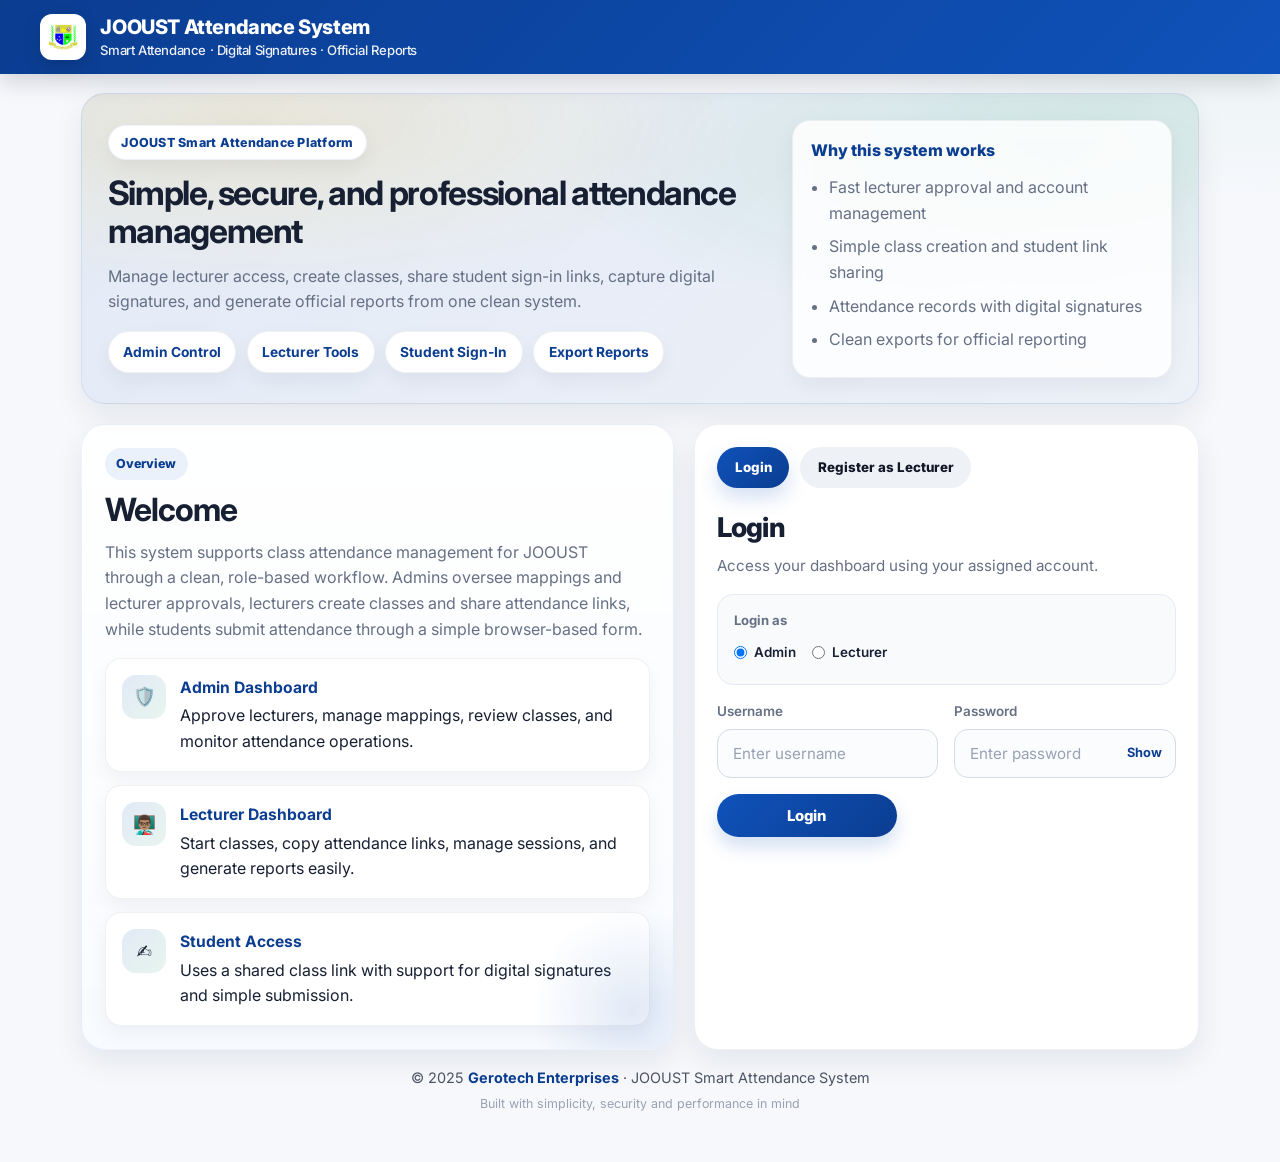
==== commit 1a3dacfc: "Update admin.html" ====
--- a/admin.html
+++ b/admin.html
@@ -166,7 +166,7 @@
 
               <div>
                 <label for="filterLecturer">Lecturer</label>
-               <select id="repLecturerName"></select>
+                <input id="filterLecturer" type="text" placeholder="e.g. Dr. Jane Doe" />
               </div>
 
               <div>
@@ -303,7 +303,7 @@
             </div>
             <div>
               <label for="repLecturerName">Lecturer Name</label>
-              <input id="repLecturerName" type="text" placeholder="e.g. Dr. Jane Doe" />
+              <select id="repLecturerName"></select>
             </div>
             <div>
               <label for="repClassMode">Class Mode</label>
@@ -483,6 +483,8 @@
     }
 
     function populateReportDropdowns(){
+      const data = loadData();
+
       const facultyOptions = [
         "School of Informatics",
         "School of Education",
@@ -514,11 +516,16 @@
       const yearOfStudyOptions = ["1", "2", "3", "4", "5", "6"];
       const semesterOptions = ["1", "2", "3", "4"];
 
+      const lecturerOptions = data.lecturers
+        .filter(l => l.approved)
+        .map(l => `${l.salutation} ${l.fullName}`);
+
       setOptions(document.getElementById("repFacultySchool"), facultyOptions, "All Faculties / Schools");
       setOptions(document.getElementById("repProgramme"), programmeOptions, "All Programmes");
       setOptions(document.getElementById("repAcademicYear"), academicYears, "All Academic Years");
       setOptions(document.getElementById("repYearOfStudy"), yearOfStudyOptions, "All Years of Study");
       setOptions(document.getElementById("repSemester"), semesterOptions, "All Semesters");
+      setOptions(document.getElementById("repLecturerName"), lecturerOptions, "All Lecturers");
     }
 
     function fraudSummaryForClass(classId, attendance){
@@ -815,6 +822,7 @@
       lecturer.approved = !lecturer.approved;
       saveData(data);
       renderAdminLecturers();
+      populateReportDropdowns();
     }
 
     function resetLecturerPwd(id){
@@ -1205,7 +1213,7 @@
                (!semester || (cls.semester || "").toLowerCase() === semester) &&
                (!courseTitle || (cls.courseTitle || "").toLowerCase().includes(courseTitle)) &&
                (!courseCode || (cls.courseCode || "").toLowerCase().includes(courseCode)) &&
-               (!lecturerName || (cls.lecturerName || "").toLowerCase().includes(lecturerName)) &&
+               (!lecturerName || (cls.lecturerName || "").toLowerCase() === lecturerName) &&
                (!classMode || cls.classMode === classMode) &&
                (!status || cls.status === status);
       });
@@ -1270,6 +1278,7 @@
         renderAdminClasses();
         refreshClassPickers();
         renderFraudReview();
+        populateReportDropdowns();
         if(selectedClassId && !document.getElementById("classSheetTab").classList.contains("hidden")){
           openClassSheet(selectedClassId);
         }
